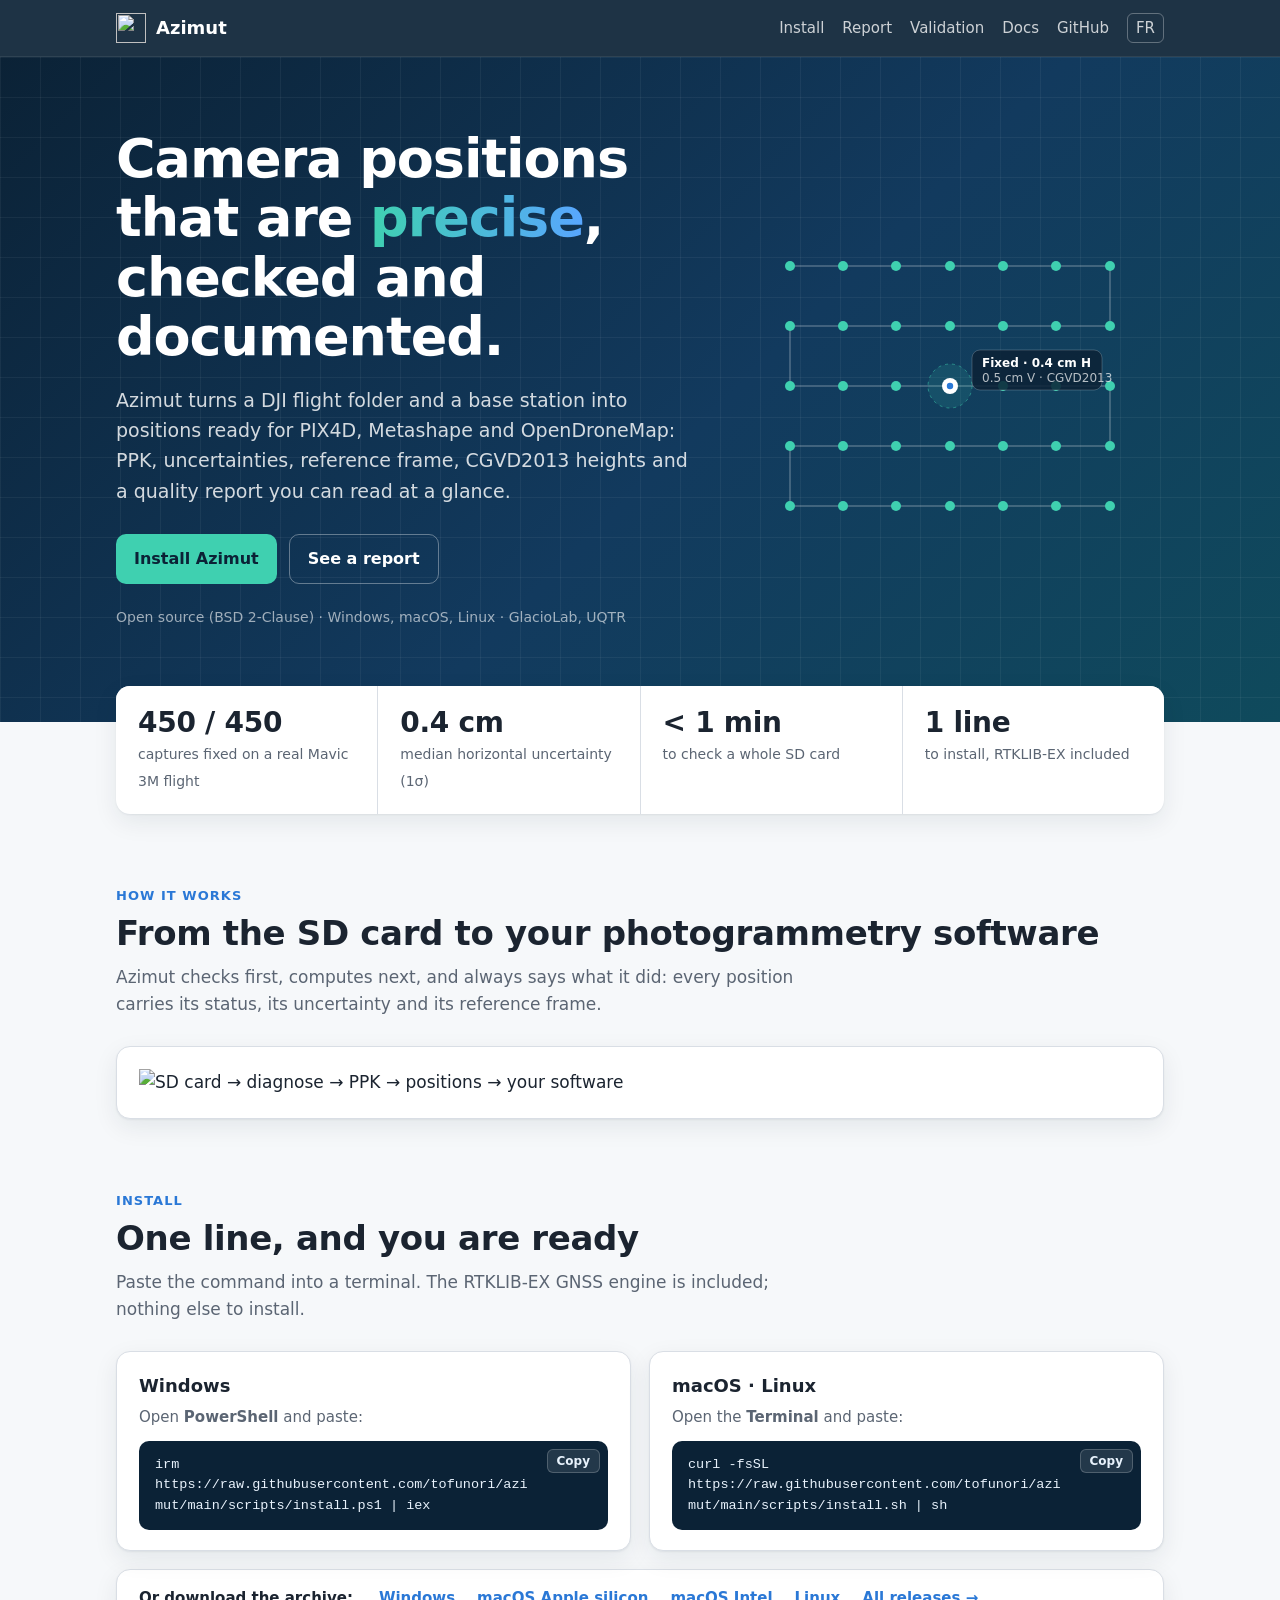
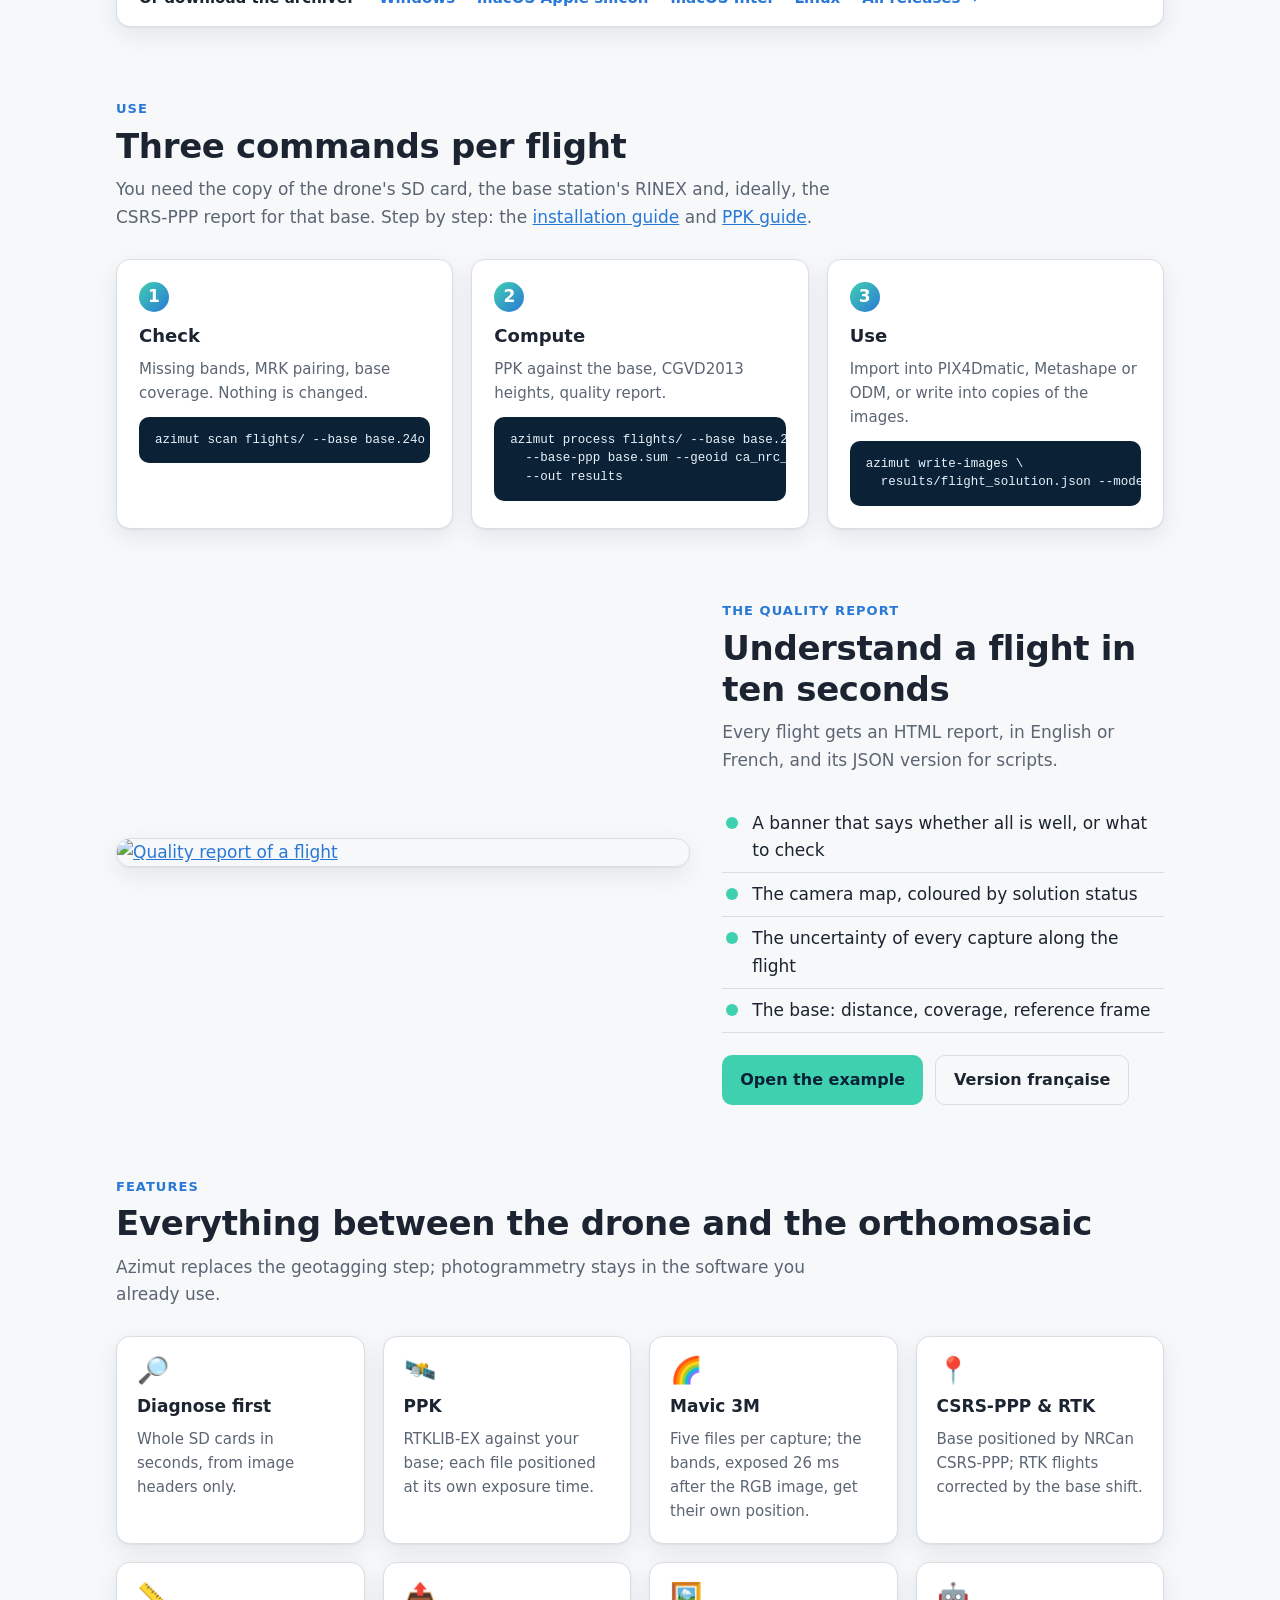
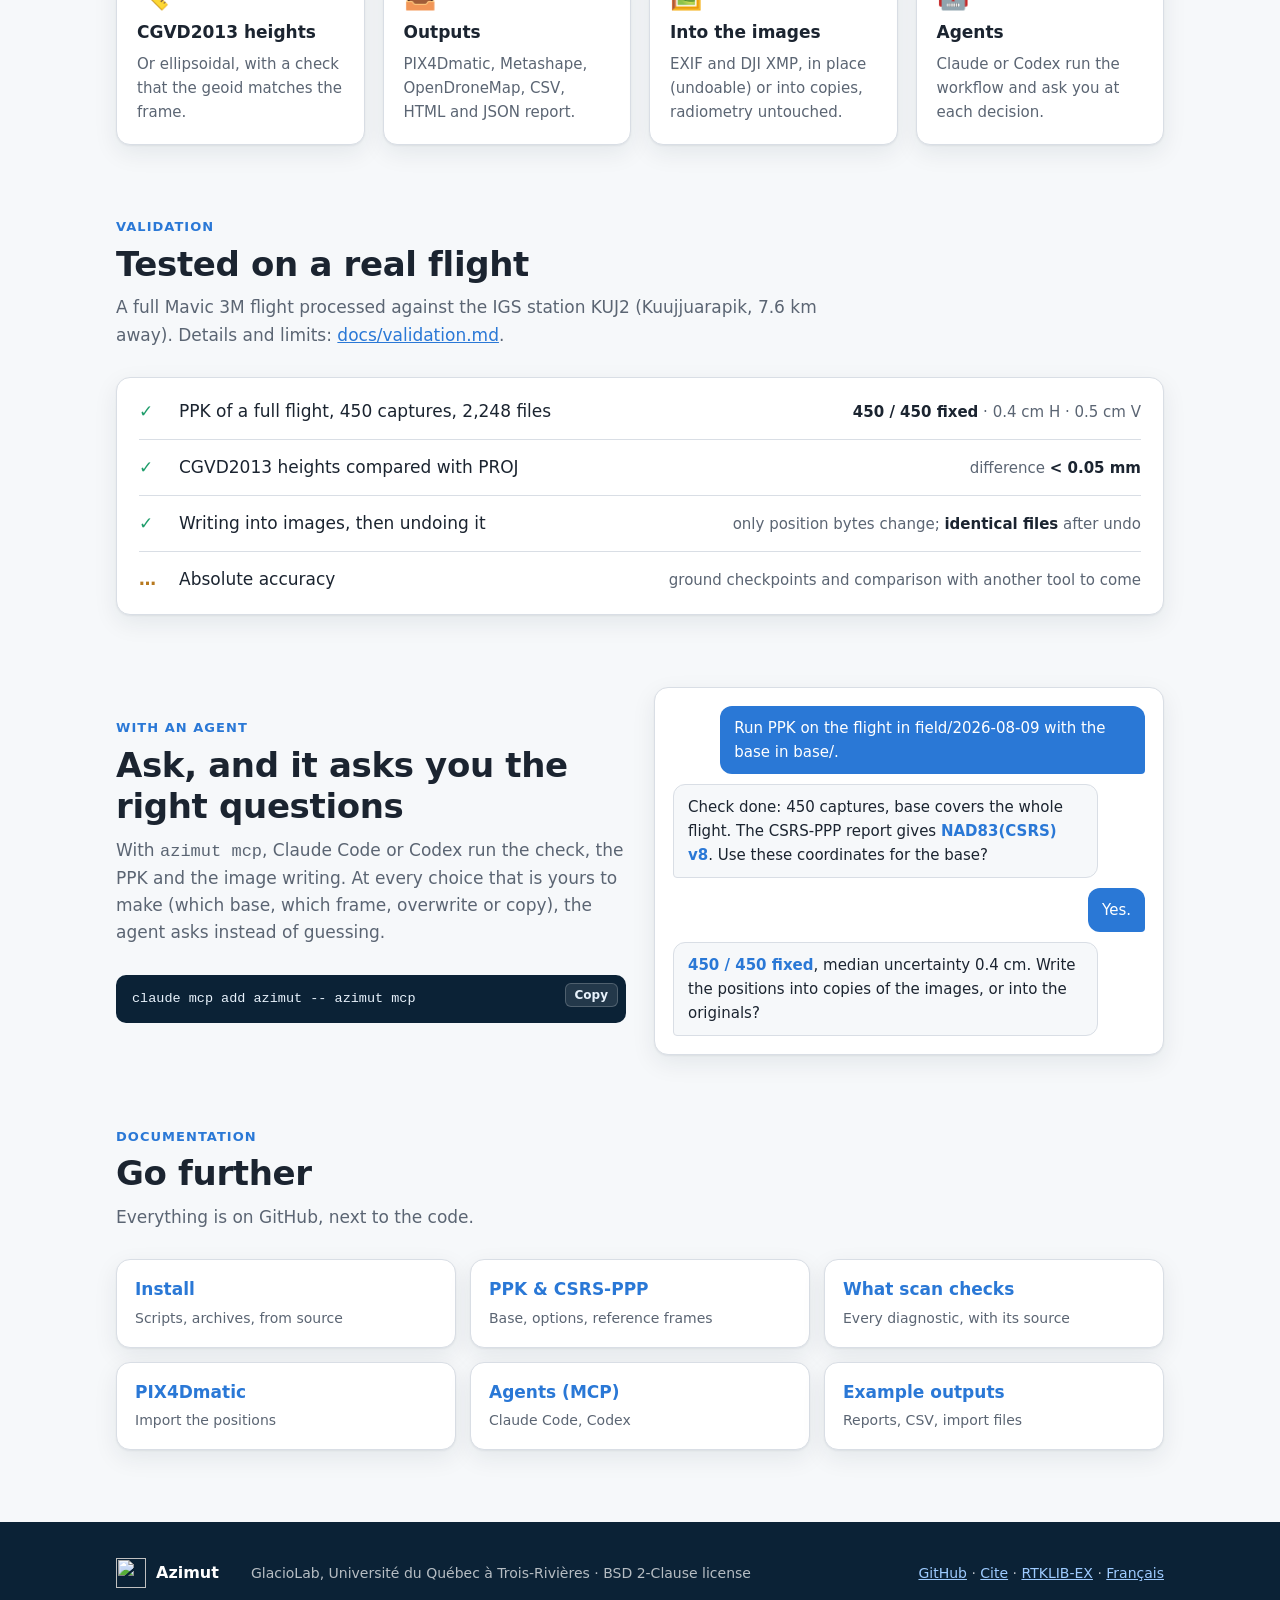
==== site/en/index.html @ 0f508fe5 "Add a project website on GitHub Pages A French home page with an English version, built from site/ w" ====
<!doctype html>
<html lang="en">
<head>
<meta charset="utf-8">
<meta name="viewport" content="width=device-width, initial-scale=1">
<title>Azimut · Open-source PPK for DJI drones</title>
<meta name="description" content="Azimut turns a DJI flight and a base station into precise camera positions for photogrammetry: diagnosis, PPK, uncertainties, CGVD2013 heights and a quality report. Open source, from the GlacioLab (UQTR).">
<meta property="og:title" content="Azimut · Open-source PPK for DJI drones">
<meta property="og:description" content="Precise, checked and documented camera positions from a DJI flight and a base station.">
<meta property="og:image" content="https://tofunori.github.io/azimut/img/social-preview.png">
<meta property="og:type" content="website">
<meta name="twitter:card" content="summary_large_image">
<link rel="alternate" hreflang="fr" href="../">
<link rel="icon" href="../img/logo.svg" type="image/svg+xml">
<link rel="stylesheet" href="../style.css">
</head>
<body>

<header class="top">
  <div class="wrap">
    <a class="brand" href="./"><img src="../img/logo.svg" alt="">Azimut</a>
    <nav>
      <a href="#install">Install</a>
      <a href="#report">Report</a>
      <a href="#validation">Validation</a>
      <a href="#docs">Docs</a>
      <a class="gh" href="https://github.com/tofunori/azimut">GitHub</a>
      <a class="lang" href="../" hreflang="fr" lang="fr">FR</a>
    </nav>
  </div>
</header>

<div class="hero">
  <div class="wrap">
    <div>
      <h1>Camera positions that are <span>precise</span>, checked and documented.</h1>
      <p class="lead">Azimut turns a DJI flight folder and a base station into positions ready for PIX4D, Metashape and OpenDroneMap: PPK, uncertainties, reference frame, CGVD2013 heights and a quality report you can read at a glance.</p>
      <div class="btns">
        <a class="btn primary" href="#install">Install Azimut</a>
        <a class="btn ghost" href="../exemples/report-en.html">See a report</a>
      </div>
      <p class="meta">Open source (BSD 2-Clause) · Windows, macOS, Linux · GlacioLab, UQTR</p>
    </div>
    <svg class="flight" viewBox="0 0 380 300" role="img" aria-label="Survey flight lines; each dot is a camera position">
      <g fill="none" stroke="#fff" stroke-opacity=".2" stroke-width="2">
        <path d="M30 30 H350 V90 H30 V150 H350 V210 H30 V270 H350"/>
      </g>
      <g fill="#3fd0b0">
        <circle cx="30" cy="30" r="5"/><circle cx="83" cy="30" r="5"/><circle cx="136" cy="30" r="5"/><circle cx="190" cy="30" r="5"/><circle cx="243" cy="30" r="5"/><circle cx="296" cy="30" r="5"/><circle cx="350" cy="30" r="5"/>
        <circle cx="30" cy="90" r="5"/><circle cx="83" cy="90" r="5"/><circle cx="136" cy="90" r="5"/><circle cx="190" cy="90" r="5"/><circle cx="243" cy="90" r="5"/><circle cx="296" cy="90" r="5"/><circle cx="350" cy="90" r="5"/>
        <circle cx="30" cy="150" r="5"/><circle cx="83" cy="150" r="5"/><circle cx="136" cy="150" r="5"/><circle cx="243" cy="150" r="5"/><circle cx="296" cy="150" r="5"/><circle cx="350" cy="150" r="5"/>
        <circle cx="30" cy="210" r="5"/><circle cx="83" cy="210" r="5"/><circle cx="136" cy="210" r="5"/><circle cx="190" cy="210" r="5"/><circle cx="243" cy="210" r="5"/><circle cx="296" cy="210" r="5"/><circle cx="350" cy="210" r="5"/>
        <circle cx="30" cy="270" r="5"/><circle cx="83" cy="270" r="5"/><circle cx="136" cy="270" r="5"/><circle cx="190" cy="270" r="5"/><circle cx="243" cy="270" r="5"/><circle cx="296" cy="270" r="5"/><circle cx="350" cy="270" r="5"/>
      </g>
      <circle cx="190" cy="150" r="22" fill="#3fd0b0" fill-opacity=".12" stroke="#3fd0b0" stroke-opacity=".5" stroke-dasharray="3 4"/>
      <circle cx="190" cy="150" r="8" fill="#fff"/>
      <circle cx="190" cy="150" r="3.2" fill="#2a78d6"/>
      <g font-family="system-ui, sans-serif" font-size="12" fill="#fff">
        <rect x="212" y="114" width="130" height="40" rx="8" fill="#0b2236" fill-opacity=".85" stroke="#fff" stroke-opacity=".2"/>
        <text x="222" y="131" font-weight="700">Fixed · 0.4 cm H</text>
        <text x="222" y="146" fill-opacity=".7">0.5 cm V · CGVD2013</text>
      </g>
    </svg>
  </div>
</div>

<div class="stats">
  <div class="wrap">
    <div class="grid">
      <div class="stat"><b>450 / 450</b><span>captures fixed on a real Mavic 3M flight</span></div>
      <div class="stat"><b>0.4 cm</b><span>median horizontal uncertainty (1σ)</span></div>
      <div class="stat"><b>&lt; 1 min</b><span>to check a whole SD card</span></div>
      <div class="stat"><b>1 line</b><span>to install, RTKLIB-EX included</span></div>
    </div>
  </div>
</div>

<main>

<section>
  <div class="wrap">
    <p class="kicker">How it works</p>
    <h2>From the SD card to your photogrammetry software</h2>
    <p class="sub">Azimut checks first, computes next, and always says what it did: every position carries its status, its uncertainty and its reference frame.</p>
    <div class="card pipeline"><img src="../img/pipeline.svg" alt="SD card → diagnose → PPK → positions → your software"></div>
  </div>
</section>

<section id="install">
  <div class="wrap">
    <p class="kicker">Install</p>
    <h2>One line, and you are ready</h2>
    <p class="sub">Paste the command into a terminal. The RTKLIB-EX GNSS engine is included; nothing else to install.</p>
    <div class="install">
      <div class="card os">
        <h3>Windows</h3>
        <p>Open <b>PowerShell</b> and paste:</p>
        <div class="cmd"><pre><code>irm https://raw.githubusercontent.com/tofunori/azimut/main/scripts/install.ps1 | iex</code></pre><button type="button" hidden>Copy</button></div>
      </div>
      <div class="card os">
        <h3>macOS · Linux</h3>
        <p>Open the <b>Terminal</b> and paste:</p>
        <div class="cmd"><pre><code>curl -fsSL https://raw.githubusercontent.com/tofunori/azimut/main/scripts/install.sh | sh</code></pre><button type="button" hidden>Copy</button></div>
      </div>
    </div>
    <div class="card downloads">
      <b>Or download the archive:</b>
      <a href="https://github.com/tofunori/azimut/releases/latest/download/azimut-x86_64-pc-windows-msvc.zip">Windows</a>
      <a href="https://github.com/tofunori/azimut/releases/latest/download/azimut-aarch64-apple-darwin.tar.gz">macOS Apple silicon</a>
      <a href="https://github.com/tofunori/azimut/releases/latest/download/azimut-x86_64-apple-darwin.tar.gz">macOS Intel</a>
      <a href="https://github.com/tofunori/azimut/releases/latest/download/azimut-x86_64-unknown-linux-gnu.tar.gz">Linux</a>
      <a href="https://github.com/tofunori/azimut/releases">All releases →</a>
    </div>
  </div>
</section>

<section>
  <div class="wrap">
    <p class="kicker">Use</p>
    <h2>Three commands per flight</h2>
    <p class="sub">You need the copy of the drone's SD card, the base station's RINEX and, ideally, the CSRS-PPP report for that base. Step by step: the <a href="https://github.com/tofunori/azimut/blob/main/docs/install.md">installation guide</a> and <a href="https://github.com/tofunori/azimut/blob/main/docs/ppk.md">PPK guide</a>.</p>
    <div class="steps">
      <div class="card step">
        <h3>Check</h3>
        <p>Missing bands, MRK pairing, base coverage. Nothing is changed.</p>
        <div class="cmd"><pre><code>azimut scan flights/ --base base.24o</code></pre></div>
      </div>
      <div class="card step">
        <h3>Compute</h3>
        <p>PPK against the base, CGVD2013 heights, quality report.</p>
        <div class="cmd"><pre><code>azimut process flights/ --base base.24o \
  --base-ppp base.sum --geoid ca_nrc_CGG2013an83.tif \
  --out results</code></pre></div>
      </div>
      <div class="card step">
        <h3>Use</h3>
        <p>Import into PIX4Dmatic, Metashape or ODM, or write into copies of the images.</p>
        <div class="cmd"><pre><code>azimut write-images \
  results/flight_solution.json --mode copy</code></pre></div>
      </div>
    </div>
  </div>
</section>

<section id="report">
  <div class="wrap report">
    <a class="shot" href="../exemples/report-en.html"><img src="../img/report-en.png" alt="Quality report of a flight" loading="lazy"></a>
    <div>
      <p class="kicker">The quality report</p>
      <h2>Understand a flight in ten seconds</h2>
      <p class="sub">Every flight gets an HTML report, in English or French, and its JSON version for scripts.</p>
      <ul>
        <li>A banner that says whether all is well, or what to check</li>
        <li>The camera map, coloured by solution status</li>
        <li>The uncertainty of every capture along the flight</li>
        <li>The base: distance, coverage, reference frame</li>
      </ul>
      <div class="btns">
        <a class="btn primary" href="../exemples/report-en.html">Open the example</a>
        <a class="btn ghost" href="../exemples/rapport-fr.html" hreflang="fr">Version française</a>
      </div>
    </div>
  </div>
</section>

<section>
  <div class="wrap">
    <p class="kicker">Features</p>
    <h2>Everything between the drone and the orthomosaic</h2>
    <p class="sub">Azimut replaces the geotagging step; photogrammetry stays in the software you already use.</p>
    <div class="features">
      <div class="card feature"><div class="ico">🔎</div><h3>Diagnose first</h3><p>Whole SD cards in seconds, from image headers only.</p></div>
      <div class="card feature"><div class="ico">🛰️</div><h3>PPK</h3><p>RTKLIB-EX against your base; each file positioned at its own exposure time.</p></div>
      <div class="card feature"><div class="ico">🌈</div><h3>Mavic 3M</h3><p>Five files per capture; the bands, exposed 26 ms after the RGB image, get their own position.</p></div>
      <div class="card feature"><div class="ico">📍</div><h3>CSRS-PPP &amp; RTK</h3><p>Base positioned by NRCan CSRS-PPP; RTK flights corrected by the base shift.</p></div>
      <div class="card feature"><div class="ico">📏</div><h3>CGVD2013 heights</h3><p>Or ellipsoidal, with a check that the geoid matches the frame.</p></div>
      <div class="card feature"><div class="ico">📤</div><h3>Outputs</h3><p>PIX4Dmatic, Metashape, OpenDroneMap, CSV, HTML and JSON report.</p></div>
      <div class="card feature"><div class="ico">🖼️</div><h3>Into the images</h3><p>EXIF and DJI XMP, in place (undoable) or into copies, radiometry untouched.</p></div>
      <div class="card feature"><div class="ico">🤖</div><h3>Agents</h3><p>Claude or Codex run the workflow and ask you at each decision.</p></div>
    </div>
  </div>
</section>

<section id="validation">
  <div class="wrap">
    <p class="kicker">Validation</p>
    <h2>Tested on a real flight</h2>
    <p class="sub">A full Mavic 3M flight processed against the IGS station KUJ2 (Kuujjuarapik, 7.6 km away). Details and limits: <a href="https://github.com/tofunori/azimut/blob/main/docs/validation.md">docs/validation.md</a>.</p>
    <div class="card checks">
      <div class="check"><span class="mark">✓</span><span class="what">PPK of a full flight, 450 captures, 2,248 files</span><span class="res"><b>450 / 450 fixed</b> · 0.4 cm H · 0.5 cm V</span></div>
      <div class="check"><span class="mark">✓</span><span class="what">CGVD2013 heights compared with PROJ</span><span class="res">difference <b>&lt; 0.05 mm</b></span></div>
      <div class="check"><span class="mark">✓</span><span class="what">Writing into images, then undoing it</span><span class="res">only position bytes change; <b>identical files</b> after undo</span></div>
      <div class="check todo"><span class="mark">…</span><span class="what">Absolute accuracy</span><span class="res">ground checkpoints and comparison with another tool to come</span></div>
    </div>
  </div>
</section>

<section>
  <div class="wrap agent">
    <div>
      <p class="kicker">With an agent</p>
      <h2>Ask, and it asks you the right questions</h2>
      <p class="sub">With <code>azimut mcp</code>, Claude Code or Codex run the check, the PPK and the image writing. At every choice that is yours to make (which base, which frame, overwrite or copy), the agent asks instead of guessing.</p>
      <div class="cmd"><pre><code>claude mcp add azimut -- azimut mcp</code></pre><button type="button" hidden>Copy</button></div>
    </div>
    <div class="card chat" aria-label="Example conversation">
      <div class="bubble user">Run PPK on the flight in field/2026-08-09 with the base in base/.</div>
      <div class="bubble bot">Check done: 450 captures, base covers the whole flight. The CSRS-PPP report gives <b>NAD83(CSRS) v8</b>. Use these coordinates for the base?</div>
      <div class="bubble user">Yes.</div>
      <div class="bubble bot"><b>450 / 450 fixed</b>, median uncertainty 0.4 cm. Write the positions into copies of the images, or into the originals?</div>
    </div>
  </div>
</section>

<section id="docs">
  <div class="wrap">
    <p class="kicker">Documentation</p>
    <h2>Go further</h2>
    <p class="sub">Everything is on GitHub, next to the code.</p>
    <div class="docs">
      <a class="card" href="https://github.com/tofunori/azimut/blob/main/docs/install.md"><b>Install</b><span>Scripts, archives, from source</span></a>
      <a class="card" href="https://github.com/tofunori/azimut/blob/main/docs/ppk.md"><b>PPK &amp; CSRS-PPP</b><span>Base, options, reference frames</span></a>
      <a class="card" href="https://github.com/tofunori/azimut/blob/main/docs/scan.md"><b>What scan checks</b><span>Every diagnostic, with its source</span></a>
      <a class="card" href="https://github.com/tofunori/azimut/blob/main/docs/pix4dmatic.md"><b>PIX4Dmatic</b><span>Import the positions</span></a>
      <a class="card" href="https://github.com/tofunori/azimut/blob/main/docs/mcp.md"><b>Agents (MCP)</b><span>Claude Code, Codex</span></a>
      <a class="card" href="https://github.com/tofunori/azimut/tree/main/examples"><b>Example outputs</b><span>Reports, CSV, import files</span></a>
    </div>
  </div>
</section>

</main>

<footer>
  <div class="wrap">
    <a class="brand" href="./"><img src="../img/logo.svg" alt="" width="24" height="24">Azimut</a>
    <span>GlacioLab, Université du Québec à Trois-Rivières · BSD 2-Clause license</span>
    <span class="right"><a href="https://github.com/tofunori/azimut">GitHub</a> · <a href="https://github.com/tofunori/azimut/blob/main/CITATION.cff">Cite</a> · <a href="https://github.com/rtklibexplorer/RTKLIB">RTKLIB-EX</a> · <a href="../" hreflang="fr">Français</a></span>
  </div>
</footer>

<script src="../copy.js" defer></script>
</body>
</html>
---- site/style.css ----
/* Azimut site: one stylesheet for the French (/) and English (/en/) pages. */
:root {
  --navy-900: #0b2236;
  --navy-700: #123a5e;
  --teal: #3fd0b0;
  --blue: #2a78d6;
  --bg: #f6f8fa;
  --surface: #ffffff;
  --text: #1b2430;
  --muted: #5b6573;
  --line: #d9dee5;
  --code-bg: #0b2236;
  --code-text: #e8f2fc;
  --good: #1f9d6b;
  --pending: #b7791f;
  --shadow: 0 1px 2px rgba(11, 34, 54, .06), 0 8px 24px rgba(11, 34, 54, .08);
}
@media (prefers-color-scheme: dark) {
  :root:not([data-theme="light"]) {
    --bg: #0d1520;
    --surface: #142131;
    --text: #e6edf3;
    --muted: #9aa4b1;
    --line: #26364a;
    --code-bg: #08121d;
    --good: #3fd0b0;
    --pending: #e3b341;
    --shadow: 0 1px 2px rgba(0, 0, 0, .3), 0 8px 24px rgba(0, 0, 0, .3);
  }
}
:root[data-theme="dark"] {
  --bg: #0d1520;
  --surface: #142131;
  --text: #e6edf3;
  --muted: #9aa4b1;
  --line: #26364a;
  --code-bg: #08121d;
  --good: #3fd0b0;
  --pending: #e3b341;
  --shadow: 0 1px 2px rgba(0, 0, 0, .3), 0 8px 24px rgba(0, 0, 0, .3);
}

* { box-sizing: border-box; }
html { scroll-behavior: smooth; }
body {
  margin: 0;
  background: var(--bg);
  color: var(--text);
  font: 17px/1.6 system-ui, -apple-system, "Segoe UI", Roboto, Helvetica, Arial, sans-serif;
  -webkit-font-smoothing: antialiased;
}
a { color: var(--blue); }
img { max-width: 100%; display: block; }
code, pre { font-family: ui-monospace, SFMono-Regular, Menlo, Consolas, monospace; }
.wrap { max-width: 1080px; margin: 0 auto; padding: 0 16px; }
/* Grid items may shrink below their content, so long commands scroll inside their box. */
.hero .wrap > *, .install > *, .steps > *, .report > *, .features > *, .agent > *, .docs > * { min-width: 0; }

/* Top bar */
.top {
  position: sticky; top: 0; z-index: 10;
  background: rgba(11, 34, 54, .92);
  backdrop-filter: blur(8px);
  border-bottom: 1px solid rgba(255, 255, 255, .08);
}
.top .wrap { display: flex; align-items: center; gap: 20px; height: 56px; }
.brand { display: flex; align-items: center; gap: 10px; color: #fff; text-decoration: none; font-weight: 700; font-size: 18px; }
.brand img { width: 30px; height: 30px; }
.top nav { display: flex; gap: 18px; margin-left: auto; align-items: center; }
.top nav a { color: rgba(255, 255, 255, .78); text-decoration: none; font-size: 15px; }
.top nav a:hover { color: #fff; }
.top nav .lang { border: 1px solid rgba(255, 255, 255, .3); border-radius: 6px; padding: 2px 8px; }
@media (max-width: 720px) { .top nav a:not(.lang):not(.gh) { display: none; } }

/* Hero */
.hero {
  position: relative; overflow: hidden; color: #fff;
  background:
    linear-gradient(rgba(255,255,255,.05) 1px, transparent 1px) 0 0 / 40px 40px,
    linear-gradient(90deg, rgba(255,255,255,.05) 1px, transparent 1px) 0 0 / 40px 40px,
    linear-gradient(135deg, var(--navy-900), var(--navy-700) 55%, #0f4a5c);
}
.hero .wrap { position: relative; display: grid; grid-template-columns: 1.15fr .85fr; gap: 40px; align-items: center; padding-top: 72px; padding-bottom: 80px; }
.hero h1 { font-size: clamp(34px, 5vw, 54px); line-height: 1.1; margin: 0 0 18px; letter-spacing: -.02em; }
.hero h1 span { background: linear-gradient(90deg, var(--teal), #58a6ff); -webkit-background-clip: text; background-clip: text; color: transparent; }
.hero p.lead { font-size: 19px; color: rgba(255, 255, 255, .82); margin: 0 0 28px; max-width: 34em; }
.hero .flight { width: 100%; max-width: 380px; justify-self: center; }
@media (max-width: 860px) { .hero .wrap { grid-template-columns: 1fr; padding-top: 48px; } .hero .flight { display: none; } }

.btns { display: flex; flex-wrap: wrap; gap: 12px; }
.btn {
  display: inline-flex; align-items: center; gap: 8px;
  padding: 11px 18px; border-radius: 10px; font-weight: 600; font-size: 16px;
  text-decoration: none; transition: transform .15s, background .15s;
}
.btn:hover { transform: translateY(-1px); }
.btn.primary { background: var(--teal); color: var(--navy-900); }
.btn.primary:hover { background: #5be0c2; }
.btn.ghost { color: #fff; border: 1px solid rgba(255, 255, 255, .35); }
.btn.ghost:hover { background: rgba(255, 255, 255, .08); }
.hero .meta { margin-top: 22px; font-size: 14px; color: rgba(255, 255, 255, .6); }

/* Stat strip */
.stats { margin-top: -36px; position: relative; z-index: 2; }
.stats .grid { display: grid; grid-template-columns: repeat(4, 1fr); gap: 1px; background: var(--line); border-radius: 14px; overflow: hidden; box-shadow: var(--shadow); }
.stat { background: var(--surface); padding: 20px 22px; }
.stat b { display: block; font-size: 28px; line-height: 1.2; color: var(--text); letter-spacing: -.01em; }
.stat span { color: var(--muted); font-size: 14px; }
@media (max-width: 760px) { .stats .grid { grid-template-columns: repeat(2, 1fr); } }

/* Sections */
section { padding: 72px 0 0; }
section:last-of-type { padding-bottom: 72px; }
h2 { font-size: clamp(26px, 3.4vw, 34px); line-height: 1.2; margin: 0 0 10px; letter-spacing: -.01em; }
.kicker { color: var(--blue); font-weight: 700; font-size: 13px; letter-spacing: .08em; text-transform: uppercase; margin: 0 0 6px; }
.sub { color: var(--muted); margin: 0 0 28px; max-width: 42em; }

.card { background: var(--surface); border: 1px solid var(--line); border-radius: 14px; box-shadow: var(--shadow); }
.pipeline { padding: 22px; }
.pipeline { overflow-x: auto; }
.pipeline img { min-width: 640px; }

/* Install */
.install { display: grid; grid-template-columns: 1fr 1fr; gap: 18px; }
@media (max-width: 760px) { .install { grid-template-columns: 1fr; } }
.os { padding: 20px 22px; }
.os h3 { margin: 0 0 4px; font-size: 18px; display: flex; align-items: center; gap: 8px; }
.os p { margin: 0 0 12px; color: var(--muted); font-size: 15px; }
.cmd { position: relative; }
.cmd pre {
  margin: 0; padding: 14px 16px; padding-right: 76px;
  background: var(--code-bg); color: var(--code-text);
  border-radius: 10px; font-size: 13.5px; line-height: 1.5;
  overflow-x: auto; white-space: pre;
}
.cmd button {
  position: absolute; top: 8px; right: 8px;
  font: 600 12px system-ui, sans-serif; color: var(--code-text);
  background: rgba(255, 255, 255, .1); border: 1px solid rgba(255, 255, 255, .2);
  border-radius: 6px; padding: 4px 9px; cursor: pointer;
}
.cmd button:hover { background: rgba(255, 255, 255, .18); }
.os .cmd pre { white-space: pre-wrap; overflow-wrap: anywhere; }
.downloads { margin-top: 18px; padding: 16px 22px; display: flex; flex-wrap: wrap; gap: 10px 22px; align-items: center; font-size: 15px; }
.downloads b { margin-right: 4px; }
.downloads a { text-decoration: none; font-weight: 600; }

/* Steps */
.steps { display: grid; grid-template-columns: repeat(3, 1fr); gap: 18px; counter-reset: step; }
@media (max-width: 860px) { .steps { grid-template-columns: 1fr; } }
.step { padding: 22px; }
.step::before {
  counter-increment: step; content: counter(step);
  display: inline-grid; place-items: center; width: 30px; height: 30px; border-radius: 50%;
  background: linear-gradient(135deg, var(--teal), var(--blue)); color: #fff; font-weight: 700; margin-bottom: 10px;
}
.step h3 { margin: 0 0 6px; font-size: 18px; }
.step p { margin: 0 0 12px; color: var(--muted); font-size: 15px; }
.step .cmd pre { font-size: 12.5px; padding-right: 16px; }

/* Report showcase */
.report { display: grid; grid-template-columns: 1.3fr 1fr; gap: 32px; align-items: center; }
@media (max-width: 860px) { .report { grid-template-columns: 1fr; } }
.report a.shot { display: block; border-radius: 14px; overflow: hidden; border: 1px solid var(--line); box-shadow: var(--shadow); transition: transform .2s; }
.report a.shot:hover { transform: translateY(-2px); }
.report ul { padding: 0; margin: 0 0 22px; list-style: none; }
.report li { padding: 8px 0 8px 30px; position: relative; border-bottom: 1px solid var(--line); }
.report li::before { content: ""; position: absolute; left: 4px; top: 15px; width: 12px; height: 12px; border-radius: 50%; background: var(--teal); }
.report .btn.primary { color: var(--navy-900); }
.report .btn.ghost { color: var(--text); border-color: var(--line); }

/* Features */
.features { display: grid; grid-template-columns: repeat(4, 1fr); gap: 18px; }
@media (max-width: 960px) { .features { grid-template-columns: repeat(2, 1fr); } }
@media (max-width: 520px) { .features { grid-template-columns: 1fr; } }
.feature { padding: 20px; }
.feature .ico { font-size: 26px; line-height: 1; margin-bottom: 10px; }
.feature h3 { margin: 0 0 6px; font-size: 17px; }
.feature p { margin: 0; color: var(--muted); font-size: 15px; }

/* Validation */
.checks { padding: 6px 22px; }
.check { display: grid; grid-template-columns: 28px 1fr auto; gap: 12px; align-items: baseline; padding: 14px 0; border-bottom: 1px solid var(--line); }
.check:last-child { border-bottom: 0; }
.check .mark { font-weight: 700; color: var(--good); }
.check.todo .mark { color: var(--pending); }
.check .what { color: var(--text); }
.check .res { color: var(--muted); text-align: right; font-size: 15px; }
.check .res b { color: var(--text); }
@media (max-width: 640px) { .check { grid-template-columns: 24px 1fr; } .check .res { grid-column: 2; text-align: left; } }

/* Agent */
.agent { display: grid; grid-template-columns: 1fr 1fr; gap: 28px; align-items: center; }
@media (max-width: 860px) { .agent { grid-template-columns: 1fr; } }
.chat { padding: 18px; display: grid; gap: 10px; font-size: 15px; }
.bubble { padding: 10px 14px; border-radius: 12px; max-width: 90%; }
.bubble.user { justify-self: end; background: var(--blue); color: #fff; border-bottom-right-radius: 4px; }
.bubble.bot { background: var(--bg); border: 1px solid var(--line); border-bottom-left-radius: 4px; }
.bubble.bot b { color: var(--blue); }

/* Docs */
.docs { display: grid; grid-template-columns: repeat(3, 1fr); gap: 14px; }
@media (max-width: 760px) { .docs { grid-template-columns: 1fr; } }
.docs a { padding: 16px 18px; text-decoration: none; color: var(--text); transition: border-color .15s; }
.docs a:hover { border-color: var(--blue); }
.docs a b { display: block; color: var(--blue); }
.docs a span { color: var(--muted); font-size: 14px; }

/* Footer */
footer { background: var(--navy-900); color: rgba(255, 255, 255, .7); padding: 36px 0; font-size: 14px; }
footer .wrap { display: flex; flex-wrap: wrap; gap: 14px 32px; align-items: center; }
footer a { color: #9ecbff; }
footer .brand { font-size: 16px; }
footer .right { margin-left: auto; }
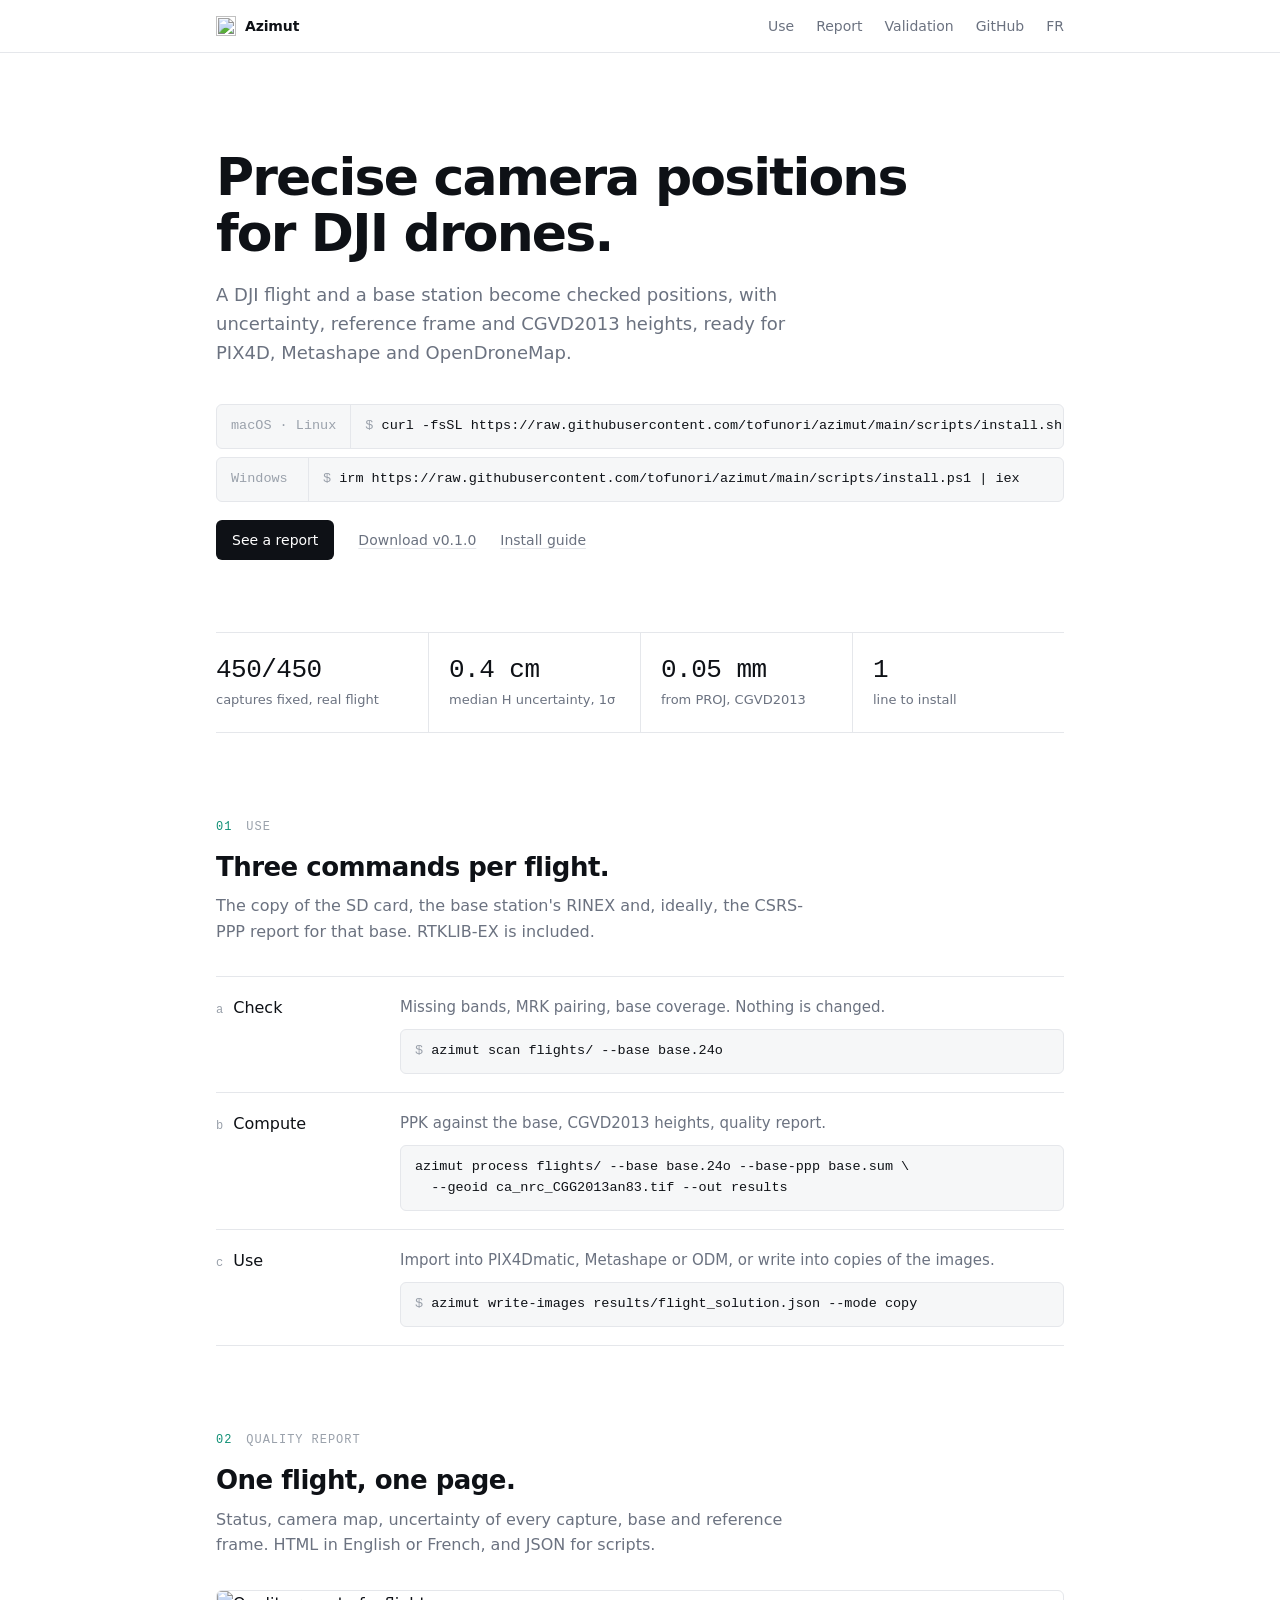
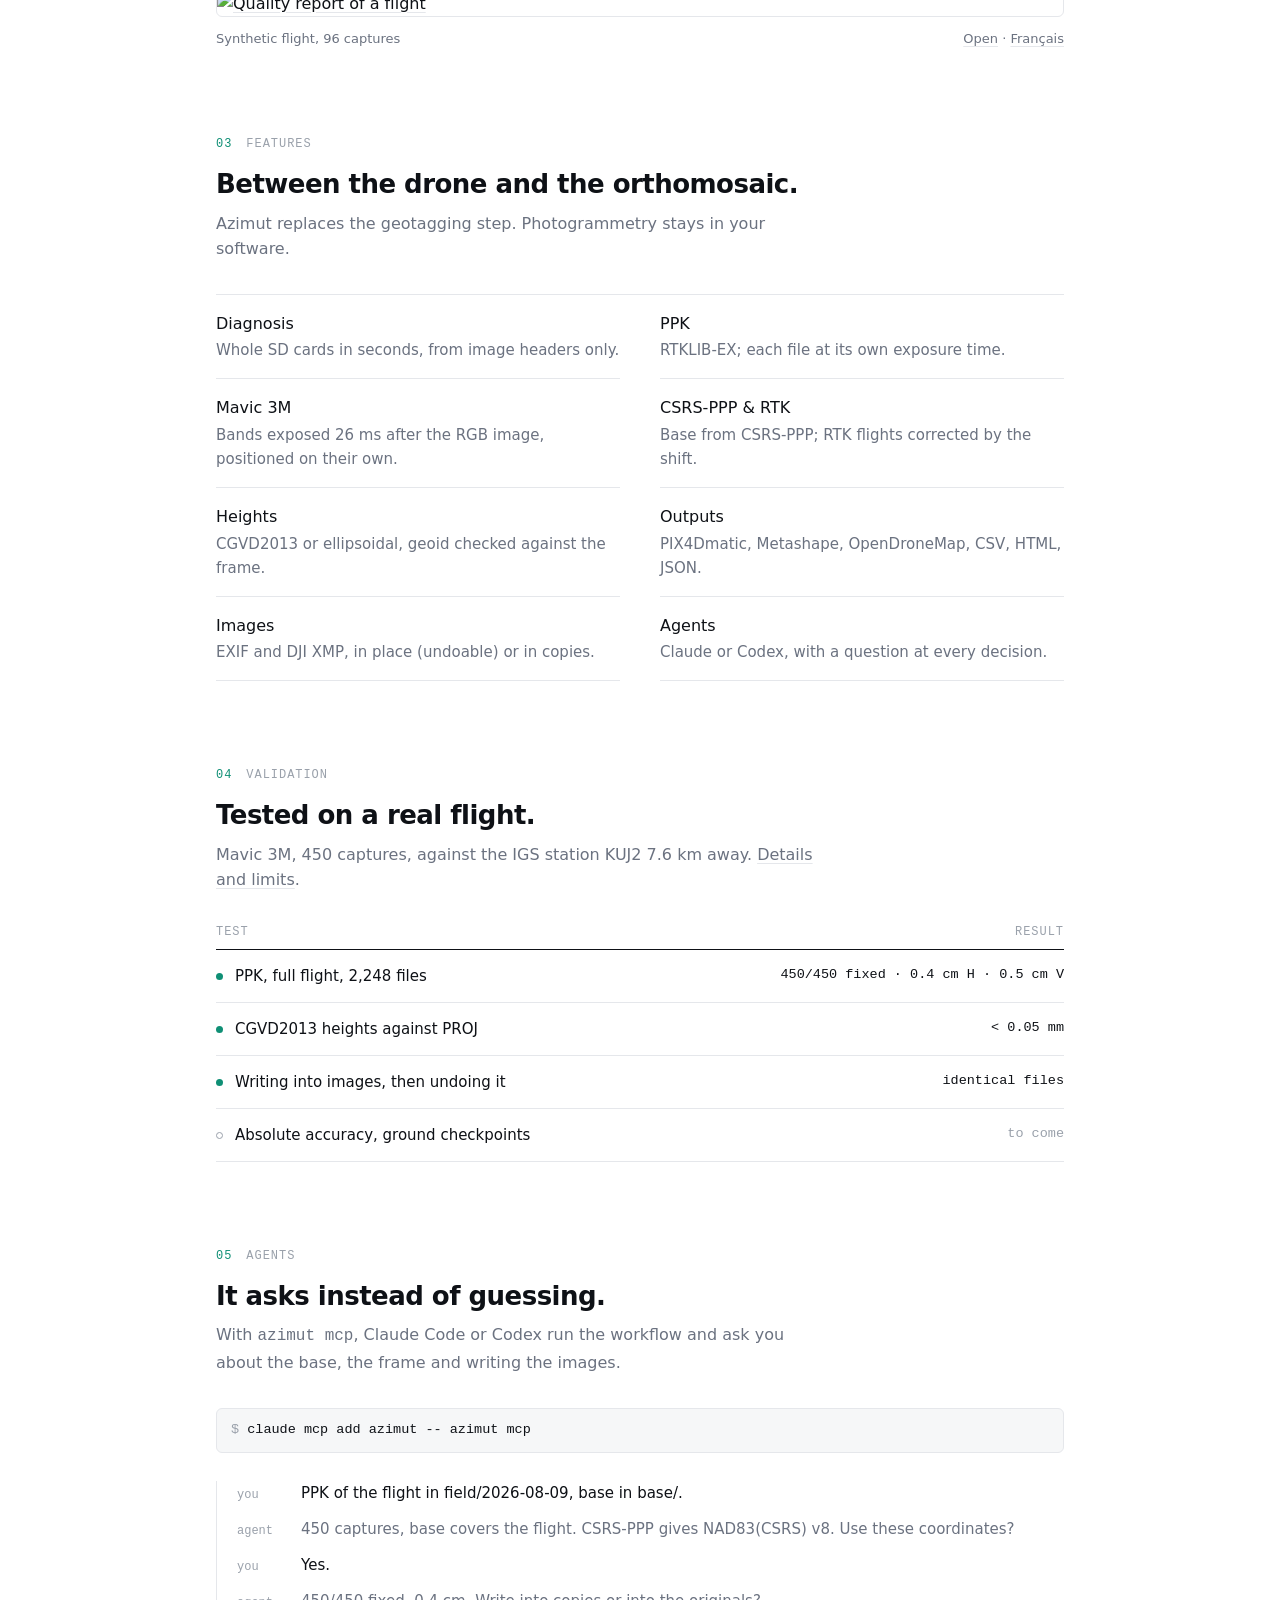
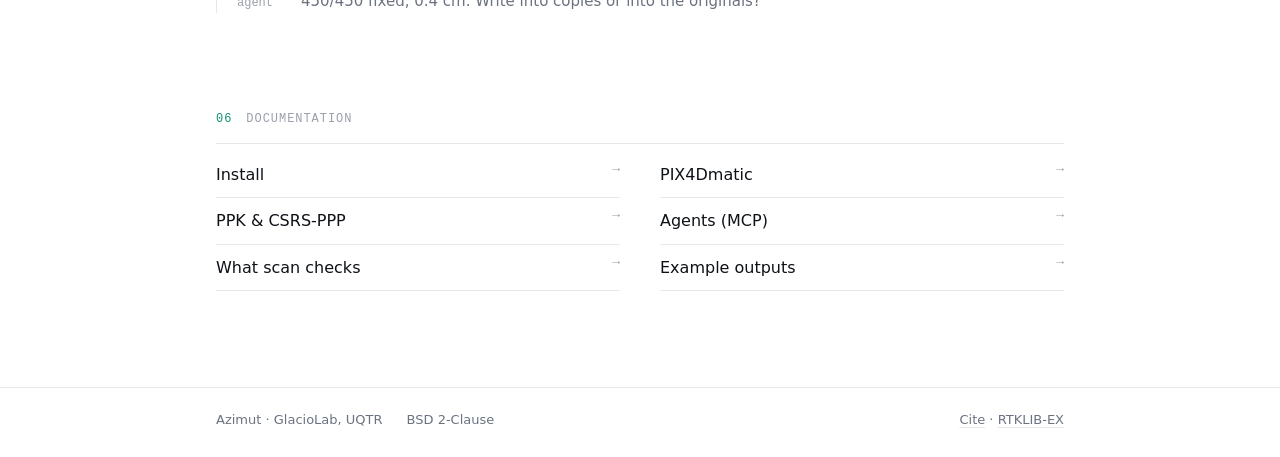
==== commit b6ca27c4: "Restyle the website: square, minimal Hairline rules, a single accent colour, monospace for figures a" ====
--- a/site/en/index.html
+++ b/site/en/index.html
@@ -16,215 +16,127 @@
 </head>
 <body>
 
-<header class="top">
+<header>
   <div class="wrap">
     <a class="brand" href="./"><img src="../img/logo.svg" alt="">Azimut</a>
     <nav>
-      <a href="#install">Install</a>
-      <a href="#report">Report</a>
-      <a href="#validation">Validation</a>
-      <a href="#docs">Docs</a>
-      <a class="gh" href="https://github.com/tofunori/azimut">GitHub</a>
-      <a class="lang" href="../" hreflang="fr" lang="fr">FR</a>
+      <a class="opt" href="#use">Use</a>
+      <a class="opt" href="#report">Report</a>
+      <a class="opt" href="#validation">Validation</a>
+      <a href="https://github.com/tofunori/azimut">GitHub</a>
+      <a href="../" hreflang="fr" lang="fr">FR</a>
     </nav>
   </div>
 </header>
 
+<main class="wrap">
+
 <div class="hero">
-  <div class="wrap">
-    <div>
-      <h1>Camera positions that are <span>precise</span>, checked and documented.</h1>
-      <p class="lead">Azimut turns a DJI flight folder and a base station into positions ready for PIX4D, Metashape and OpenDroneMap: PPK, uncertainties, reference frame, CGVD2013 heights and a quality report you can read at a glance.</p>
-      <div class="btns">
-        <a class="btn primary" href="#install">Install Azimut</a>
-        <a class="btn ghost" href="../exemples/report-en.html">See a report</a>
-      </div>
-      <p class="meta">Open source (BSD 2-Clause) · Windows, macOS, Linux · GlacioLab, UQTR</p>
-    </div>
-    <svg class="flight" viewBox="0 0 380 300" role="img" aria-label="Survey flight lines; each dot is a camera position">
-      <g fill="none" stroke="#fff" stroke-opacity=".2" stroke-width="2">
-        <path d="M30 30 H350 V90 H30 V150 H350 V210 H30 V270 H350"/>
-      </g>
-      <g fill="#3fd0b0">
-        <circle cx="30" cy="30" r="5"/><circle cx="83" cy="30" r="5"/><circle cx="136" cy="30" r="5"/><circle cx="190" cy="30" r="5"/><circle cx="243" cy="30" r="5"/><circle cx="296" cy="30" r="5"/><circle cx="350" cy="30" r="5"/>
-        <circle cx="30" cy="90" r="5"/><circle cx="83" cy="90" r="5"/><circle cx="136" cy="90" r="5"/><circle cx="190" cy="90" r="5"/><circle cx="243" cy="90" r="5"/><circle cx="296" cy="90" r="5"/><circle cx="350" cy="90" r="5"/>
-        <circle cx="30" cy="150" r="5"/><circle cx="83" cy="150" r="5"/><circle cx="136" cy="150" r="5"/><circle cx="243" cy="150" r="5"/><circle cx="296" cy="150" r="5"/><circle cx="350" cy="150" r="5"/>
-        <circle cx="30" cy="210" r="5"/><circle cx="83" cy="210" r="5"/><circle cx="136" cy="210" r="5"/><circle cx="190" cy="210" r="5"/><circle cx="243" cy="210" r="5"/><circle cx="296" cy="210" r="5"/><circle cx="350" cy="210" r="5"/>
-        <circle cx="30" cy="270" r="5"/><circle cx="83" cy="270" r="5"/><circle cx="136" cy="270" r="5"/><circle cx="190" cy="270" r="5"/><circle cx="243" cy="270" r="5"/><circle cx="296" cy="270" r="5"/><circle cx="350" cy="270" r="5"/>
-      </g>
-      <circle cx="190" cy="150" r="22" fill="#3fd0b0" fill-opacity=".12" stroke="#3fd0b0" stroke-opacity=".5" stroke-dasharray="3 4"/>
-      <circle cx="190" cy="150" r="8" fill="#fff"/>
-      <circle cx="190" cy="150" r="3.2" fill="#2a78d6"/>
-      <g font-family="system-ui, sans-serif" font-size="12" fill="#fff">
-        <rect x="212" y="114" width="130" height="40" rx="8" fill="#0b2236" fill-opacity=".85" stroke="#fff" stroke-opacity=".2"/>
-        <text x="222" y="131" font-weight="700">Fixed · 0.4 cm H</text>
-        <text x="222" y="146" fill-opacity=".7">0.5 cm V · CGVD2013</text>
-      </g>
-    </svg>
+  <h1>Precise camera positions for DJI drones.</h1>
+  <p>A DJI flight and a base station become checked positions, with uncertainty, reference frame and CGVD2013 heights, ready for PIX4D, Metashape and OpenDroneMap.</p>
+  <div class="cmd"><span class="os">macOS · Linux</span><code>curl -fsSL https://raw.githubusercontent.com/tofunori/azimut/main/scripts/install.sh | sh</code></div>
+  <div class="cmd"><span class="os">Windows</span><code>irm https://raw.githubusercontent.com/tofunori/azimut/main/scripts/install.ps1 | iex</code></div>
+  <div class="cta">
+    <a class="primary" href="../exemples/report-en.html">See a report</a>
+    <a class="secondary" href="https://github.com/tofunori/azimut/releases/latest">Download v0.1.0</a>
+    <a class="secondary" href="https://github.com/tofunori/azimut/blob/main/docs/install.md">Install guide</a>
   </div>
 </div>
 
-<div class="stats">
-  <div class="wrap">
-    <div class="grid">
-      <div class="stat"><b>450 / 450</b><span>captures fixed on a real Mavic 3M flight</span></div>
-      <div class="stat"><b>0.4 cm</b><span>median horizontal uncertainty (1σ)</span></div>
-      <div class="stat"><b>&lt; 1 min</b><span>to check a whole SD card</span></div>
-      <div class="stat"><b>1 line</b><span>to install, RTKLIB-EX included</span></div>
-    </div>
-  </div>
+<div class="figures">
+  <div><b>450/450</b><span>captures fixed, real flight</span></div>
+  <div><b>0.4 cm</b><span>median H uncertainty, 1σ</span></div>
+  <div><b>0.05 mm</b><span>from PROJ, CGVD2013</span></div>
+  <div><b>1</b><span>line to install</span></div>
 </div>
 
-<main>
-
-<section>
-  <div class="wrap">
-    <p class="kicker">How it works</p>
-    <h2>From the SD card to your photogrammetry software</h2>
-    <p class="sub">Azimut checks first, computes next, and always says what it did: every position carries its status, its uncertainty and its reference frame.</p>
-    <div class="card pipeline"><img src="../img/pipeline.svg" alt="SD card → diagnose → PPK → positions → your software"></div>
-  </div>
-</section>
-
-<section id="install">
-  <div class="wrap">
-    <p class="kicker">Install</p>
-    <h2>One line, and you are ready</h2>
-    <p class="sub">Paste the command into a terminal. The RTKLIB-EX GNSS engine is included; nothing else to install.</p>
-    <div class="install">
-      <div class="card os">
-        <h3>Windows</h3>
-        <p>Open <b>PowerShell</b> and paste:</p>
-        <div class="cmd"><pre><code>irm https://raw.githubusercontent.com/tofunori/azimut/main/scripts/install.ps1 | iex</code></pre><button type="button" hidden>Copy</button></div>
-      </div>
-      <div class="card os">
-        <h3>macOS · Linux</h3>
-        <p>Open the <b>Terminal</b> and paste:</p>
-        <div class="cmd"><pre><code>curl -fsSL https://raw.githubusercontent.com/tofunori/azimut/main/scripts/install.sh | sh</code></pre><button type="button" hidden>Copy</button></div>
-      </div>
+<section id="use">
+  <p class="label"><b>01</b>Use</p>
+  <h2>Three commands per flight.</h2>
+  <p class="lede">The copy of the SD card, the base station's RINEX and, ideally, the CSRS-PPP report for that base. RTKLIB-EX is included.</p>
+  <div class="rows">
+    <div class="row">
+      <div><span class="num">a</span>Check</div>
+      <div><p>Missing bands, MRK pairing, base coverage. Nothing is changed.</p>
+        <div class="cmd"><code>azimut scan flights/ --base base.24o</code></div></div>
     </div>
-    <div class="card downloads">
-      <b>Or download the archive:</b>
-      <a href="https://github.com/tofunori/azimut/releases/latest/download/azimut-x86_64-pc-windows-msvc.zip">Windows</a>
-      <a href="https://github.com/tofunori/azimut/releases/latest/download/azimut-aarch64-apple-darwin.tar.gz">macOS Apple silicon</a>
-      <a href="https://github.com/tofunori/azimut/releases/latest/download/azimut-x86_64-apple-darwin.tar.gz">macOS Intel</a>
-      <a href="https://github.com/tofunori/azimut/releases/latest/download/azimut-x86_64-unknown-linux-gnu.tar.gz">Linux</a>
-      <a href="https://github.com/tofunori/azimut/releases">All releases →</a>
+    <div class="row">
+      <div><span class="num">b</span>Compute</div>
+      <div><p>PPK against the base, CGVD2013 heights, quality report.</p>
+        <div class="cmd block"><code>azimut process flights/ --base base.24o --base-ppp base.sum \
+  --geoid ca_nrc_CGG2013an83.tif --out results</code></div></div>
     </div>
-  </div>
-</section>
-
-<section>
-  <div class="wrap">
-    <p class="kicker">Use</p>
-    <h2>Three commands per flight</h2>
-    <p class="sub">You need the copy of the drone's SD card, the base station's RINEX and, ideally, the CSRS-PPP report for that base. Step by step: the <a href="https://github.com/tofunori/azimut/blob/main/docs/install.md">installation guide</a> and <a href="https://github.com/tofunori/azimut/blob/main/docs/ppk.md">PPK guide</a>.</p>
-    <div class="steps">
-      <div class="card step">
-        <h3>Check</h3>
-        <p>Missing bands, MRK pairing, base coverage. Nothing is changed.</p>
-        <div class="cmd"><pre><code>azimut scan flights/ --base base.24o</code></pre></div>
-      </div>
-      <div class="card step">
-        <h3>Compute</h3>
-        <p>PPK against the base, CGVD2013 heights, quality report.</p>
-        <div class="cmd"><pre><code>azimut process flights/ --base base.24o \
-  --base-ppp base.sum --geoid ca_nrc_CGG2013an83.tif \
-  --out results</code></pre></div>
-      </div>
-      <div class="card step">
-        <h3>Use</h3>
-        <p>Import into PIX4Dmatic, Metashape or ODM, or write into copies of the images.</p>
-        <div class="cmd"><pre><code>azimut write-images \
-  results/flight_solution.json --mode copy</code></pre></div>
-      </div>
+    <div class="row">
+      <div><span class="num">c</span>Use</div>
+      <div><p>Import into PIX4Dmatic, Metashape or ODM, or write into copies of the images.</p>
+        <div class="cmd"><code>azimut write-images results/flight_solution.json --mode copy</code></div></div>
     </div>
   </div>
 </section>
 
 <section id="report">
-  <div class="wrap report">
-    <a class="shot" href="../exemples/report-en.html"><img src="../img/report-en.png" alt="Quality report of a flight" loading="lazy"></a>
-    <div>
-      <p class="kicker">The quality report</p>
-      <h2>Understand a flight in ten seconds</h2>
-      <p class="sub">Every flight gets an HTML report, in English or French, and its JSON version for scripts.</p>
-      <ul>
-        <li>A banner that says whether all is well, or what to check</li>
-        <li>The camera map, coloured by solution status</li>
-        <li>The uncertainty of every capture along the flight</li>
-        <li>The base: distance, coverage, reference frame</li>
-      </ul>
-      <div class="btns">
-        <a class="btn primary" href="../exemples/report-en.html">Open the example</a>
-        <a class="btn ghost" href="../exemples/rapport-fr.html" hreflang="fr">Version française</a>
-      </div>
-    </div>
+  <p class="label"><b>02</b>Quality report</p>
+  <h2>One flight, one page.</h2>
+  <p class="lede">Status, camera map, uncertainty of every capture, base and reference frame. HTML in English or French, and JSON for scripts.</p>
+  <figure>
+    <a href="../exemples/report-en.html"><img src="../img/report-en.png" alt="Quality report of a flight" loading="lazy"></a>
+    <figcaption><span>Synthetic flight, 96 captures</span><span><a href="../exemples/report-en.html">Open</a> · <a href="../exemples/rapport-fr.html" hreflang="fr">Français</a></span></figcaption>
+  </figure>
+</section>
+
+<section>
+  <p class="label"><b>03</b>Features</p>
+  <h2>Between the drone and the orthomosaic.</h2>
+  <p class="lede">Azimut replaces the geotagging step. Photogrammetry stays in your software.</p>
+  <dl>
+    <div><dt>Diagnosis</dt><dd>Whole SD cards in seconds, from image headers only.</dd></div>
+    <div><dt>PPK</dt><dd>RTKLIB-EX; each file at its own exposure time.</dd></div>
+    <div><dt>Mavic 3M</dt><dd>Bands exposed 26 ms after the RGB image, positioned on their own.</dd></div>
+    <div><dt>CSRS-PPP &amp; RTK</dt><dd>Base from CSRS-PPP; RTK flights corrected by the shift.</dd></div>
+    <div><dt>Heights</dt><dd>CGVD2013 or ellipsoidal, geoid checked against the frame.</dd></div>
+    <div><dt>Outputs</dt><dd>PIX4Dmatic, Metashape, OpenDroneMap, CSV, HTML, JSON.</dd></div>
+    <div><dt>Images</dt><dd>EXIF and DJI XMP, in place (undoable) or in copies.</dd></div>
+    <div><dt>Agents</dt><dd>Claude or Codex, with a question at every decision.</dd></div>
+  </dl>
+</section>
+
+<section id="validation">
+  <p class="label"><b>04</b>Validation</p>
+  <h2>Tested on a real flight.</h2>
+  <p class="lede">Mavic 3M, 450 captures, against the IGS station KUJ2 7.6 km away. <a href="https://github.com/tofunori/azimut/blob/main/docs/validation.md">Details and limits</a>.</p>
+  <table>
+    <thead><tr><th>Test</th><th style="text-align:right">Result</th></tr></thead>
+    <tbody>
+      <tr><td><span class="st"></span>PPK, full flight, 2,248 files</td><td>450/450 fixed · 0.4 cm H · 0.5 cm V</td></tr>
+      <tr><td><span class="st"></span>CGVD2013 heights against PROJ</td><td>&lt; 0.05 mm</td></tr>
+      <tr><td><span class="st"></span>Writing into images, then undoing it</td><td>identical files</td></tr>
+      <tr class="todo"><td><span class="st"></span>Absolute accuracy, ground checkpoints</td><td>to come</td></tr>
+    </tbody>
+  </table>
+</section>
+
+<section>
+  <p class="label"><b>05</b>Agents</p>
+  <h2>It asks instead of guessing.</h2>
+  <p class="lede">With <span class="mono">azimut mcp</span>, Claude Code or Codex run the workflow and ask you about the base, the frame and writing the images.</p>
+  <div class="cmd"><code>claude mcp add azimut -- azimut mcp</code></div>
+  <div class="transcript">
+    <p><span class="who">you</span>PPK of the flight in field/2026-08-09, base in base/.</p>
+    <p class="bot"><span class="who">agent</span>450 captures, base covers the flight. CSRS-PPP gives NAD83(CSRS) v8. Use these coordinates?</p>
+    <p><span class="who">you</span>Yes.</p>
+    <p class="bot"><span class="who">agent</span>450/450 fixed, 0.4 cm. Write into copies or into the originals?</p>
   </div>
 </section>
 
 <section>
-  <div class="wrap">
-    <p class="kicker">Features</p>
-    <h2>Everything between the drone and the orthomosaic</h2>
-    <p class="sub">Azimut replaces the geotagging step; photogrammetry stays in the software you already use.</p>
-    <div class="features">
-      <div class="card feature"><div class="ico">🔎</div><h3>Diagnose first</h3><p>Whole SD cards in seconds, from image headers only.</p></div>
-      <div class="card feature"><div class="ico">🛰️</div><h3>PPK</h3><p>RTKLIB-EX against your base; each file positioned at its own exposure time.</p></div>
-      <div class="card feature"><div class="ico">🌈</div><h3>Mavic 3M</h3><p>Five files per capture; the bands, exposed 26 ms after the RGB image, get their own position.</p></div>
-      <div class="card feature"><div class="ico">📍</div><h3>CSRS-PPP &amp; RTK</h3><p>Base positioned by NRCan CSRS-PPP; RTK flights corrected by the base shift.</p></div>
-      <div class="card feature"><div class="ico">📏</div><h3>CGVD2013 heights</h3><p>Or ellipsoidal, with a check that the geoid matches the frame.</p></div>
-      <div class="card feature"><div class="ico">📤</div><h3>Outputs</h3><p>PIX4Dmatic, Metashape, OpenDroneMap, CSV, HTML and JSON report.</p></div>
-      <div class="card feature"><div class="ico">🖼️</div><h3>Into the images</h3><p>EXIF and DJI XMP, in place (undoable) or into copies, radiometry untouched.</p></div>
-      <div class="card feature"><div class="ico">🤖</div><h3>Agents</h3><p>Claude or Codex run the workflow and ask you at each decision.</p></div>
-    </div>
-  </div>
-</section>
-
-<section id="validation">
-  <div class="wrap">
-    <p class="kicker">Validation</p>
-    <h2>Tested on a real flight</h2>
-    <p class="sub">A full Mavic 3M flight processed against the IGS station KUJ2 (Kuujjuarapik, 7.6 km away). Details and limits: <a href="https://github.com/tofunori/azimut/blob/main/docs/validation.md">docs/validation.md</a>.</p>
-    <div class="card checks">
-      <div class="check"><span class="mark">✓</span><span class="what">PPK of a full flight, 450 captures, 2,248 files</span><span class="res"><b>450 / 450 fixed</b> · 0.4 cm H · 0.5 cm V</span></div>
-      <div class="check"><span class="mark">✓</span><span class="what">CGVD2013 heights compared with PROJ</span><span class="res">difference <b>&lt; 0.05 mm</b></span></div>
-      <div class="check"><span class="mark">✓</span><span class="what">Writing into images, then undoing it</span><span class="res">only position bytes change; <b>identical files</b> after undo</span></div>
-      <div class="check todo"><span class="mark">…</span><span class="what">Absolute accuracy</span><span class="res">ground checkpoints and comparison with another tool to come</span></div>
-    </div>
-  </div>
-</section>
-
-<section>
-  <div class="wrap agent">
-    <div>
-      <p class="kicker">With an agent</p>
-      <h2>Ask, and it asks you the right questions</h2>
-      <p class="sub">With <code>azimut mcp</code>, Claude Code or Codex run the check, the PPK and the image writing. At every choice that is yours to make (which base, which frame, overwrite or copy), the agent asks instead of guessing.</p>
-      <div class="cmd"><pre><code>claude mcp add azimut -- azimut mcp</code></pre><button type="button" hidden>Copy</button></div>
-    </div>
-    <div class="card chat" aria-label="Example conversation">
-      <div class="bubble user">Run PPK on the flight in field/2026-08-09 with the base in base/.</div>
-      <div class="bubble bot">Check done: 450 captures, base covers the whole flight. The CSRS-PPP report gives <b>NAD83(CSRS) v8</b>. Use these coordinates for the base?</div>
-      <div class="bubble user">Yes.</div>
-      <div class="bubble bot"><b>450 / 450 fixed</b>, median uncertainty 0.4 cm. Write the positions into copies of the images, or into the originals?</div>
-    </div>
-  </div>
-</section>
-
-<section id="docs">
-  <div class="wrap">
-    <p class="kicker">Documentation</p>
-    <h2>Go further</h2>
-    <p class="sub">Everything is on GitHub, next to the code.</p>
-    <div class="docs">
-      <a class="card" href="https://github.com/tofunori/azimut/blob/main/docs/install.md"><b>Install</b><span>Scripts, archives, from source</span></a>
-      <a class="card" href="https://github.com/tofunori/azimut/blob/main/docs/ppk.md"><b>PPK &amp; CSRS-PPP</b><span>Base, options, reference frames</span></a>
-      <a class="card" href="https://github.com/tofunori/azimut/blob/main/docs/scan.md"><b>What scan checks</b><span>Every diagnostic, with its source</span></a>
-      <a class="card" href="https://github.com/tofunori/azimut/blob/main/docs/pix4dmatic.md"><b>PIX4Dmatic</b><span>Import the positions</span></a>
-      <a class="card" href="https://github.com/tofunori/azimut/blob/main/docs/mcp.md"><b>Agents (MCP)</b><span>Claude Code, Codex</span></a>
-      <a class="card" href="https://github.com/tofunori/azimut/tree/main/examples"><b>Example outputs</b><span>Reports, CSV, import files</span></a>
-    </div>
+  <p class="label"><b>06</b>Documentation</p>
+  <div class="links">
+    <a href="https://github.com/tofunori/azimut/blob/main/docs/install.md">Install <span>→</span></a>
+    <a href="https://github.com/tofunori/azimut/blob/main/docs/ppk.md">PPK &amp; CSRS-PPP <span>→</span></a>
+    <a href="https://github.com/tofunori/azimut/blob/main/docs/scan.md">What scan checks <span>→</span></a>
+    <a href="https://github.com/tofunori/azimut/blob/main/docs/pix4dmatic.md">PIX4Dmatic <span>→</span></a>
+    <a href="https://github.com/tofunori/azimut/blob/main/docs/mcp.md">Agents (MCP) <span>→</span></a>
+    <a href="https://github.com/tofunori/azimut/tree/main/examples">Example outputs <span>→</span></a>
   </div>
 </section>
 
@@ -232,12 +144,11 @@
 
 <footer>
   <div class="wrap">
-    <a class="brand" href="./"><img src="../img/logo.svg" alt="" width="24" height="24">Azimut</a>
-    <span>GlacioLab, Université du Québec à Trois-Rivières · BSD 2-Clause license</span>
-    <span class="right"><a href="https://github.com/tofunori/azimut">GitHub</a> · <a href="https://github.com/tofunori/azimut/blob/main/CITATION.cff">Cite</a> · <a href="https://github.com/rtklibexplorer/RTKLIB">RTKLIB-EX</a> · <a href="../" hreflang="fr">Français</a></span>
+    <span>Azimut · GlacioLab, UQTR</span>
+    <span>BSD 2-Clause</span>
+    <span class="right"><a href="https://github.com/tofunori/azimut/blob/main/CITATION.cff">Cite</a> · <a href="https://github.com/rtklibexplorer/RTKLIB">RTKLIB-EX</a></span>
   </div>
 </footer>
 
-<script src="../copy.js" defer></script>
 </body>
 </html>
--- a/site/style.css
+++ b/site/style.css
@@ -1,214 +1,132 @@
-/* Azimut site: one stylesheet for the French (/) and English (/en/) pages. */
+/* Azimut site, minimal: hairlines, one accent, monospace for anything measured. */
 :root {
-  --navy-900: #0b2236;
-  --navy-700: #123a5e;
-  --teal: #3fd0b0;
-  --blue: #2a78d6;
-  --bg: #f6f8fa;
-  --surface: #ffffff;
-  --text: #1b2430;
-  --muted: #5b6573;
-  --line: #d9dee5;
-  --code-bg: #0b2236;
-  --code-text: #e8f2fc;
-  --good: #1f9d6b;
-  --pending: #b7791f;
-  --shadow: 0 1px 2px rgba(11, 34, 54, .06), 0 8px 24px rgba(11, 34, 54, .08);
+  --bg: #ffffff;
+  --text: #0e1116;
+  --muted: #6b7280;
+  --faint: #9aa1ab;
+  --rule: #e5e7eb;
+  --accent: #0f8f75;
+  --code-bg: #f6f7f8;
+  --mono: ui-monospace, "SF Mono", SFMono-Regular, Menlo, Consolas, monospace;
+  --sans: "Inter", system-ui, -apple-system, "Segoe UI", Roboto, Helvetica, Arial, sans-serif;
 }
 @media (prefers-color-scheme: dark) {
   :root:not([data-theme="light"]) {
-    --bg: #0d1520;
-    --surface: #142131;
-    --text: #e6edf3;
-    --muted: #9aa4b1;
-    --line: #26364a;
-    --code-bg: #08121d;
-    --good: #3fd0b0;
-    --pending: #e3b341;
-    --shadow: 0 1px 2px rgba(0, 0, 0, .3), 0 8px 24px rgba(0, 0, 0, .3);
+    --bg: #0b0d10; --text: #e8eaed; --muted: #9aa1ab; --faint: #6b7280;
+    --rule: #1f242b; --accent: #3fd0b0; --code-bg: #12161b;
   }
 }
 :root[data-theme="dark"] {
-  --bg: #0d1520;
-  --surface: #142131;
-  --text: #e6edf3;
-  --muted: #9aa4b1;
-  --line: #26364a;
-  --code-bg: #08121d;
-  --good: #3fd0b0;
-  --pending: #e3b341;
-  --shadow: 0 1px 2px rgba(0, 0, 0, .3), 0 8px 24px rgba(0, 0, 0, .3);
+  --bg: #0b0d10; --text: #e8eaed; --muted: #9aa1ab; --faint: #6b7280;
+  --rule: #1f242b; --accent: #3fd0b0; --code-bg: #12161b;
 }
 
 * { box-sizing: border-box; }
-html { scroll-behavior: smooth; }
 body {
-  margin: 0;
-  background: var(--bg);
-  color: var(--text);
-  font: 17px/1.6 system-ui, -apple-system, "Segoe UI", Roboto, Helvetica, Arial, sans-serif;
-  -webkit-font-smoothing: antialiased;
+  margin: 0; background: var(--bg); color: var(--text);
+  font: 16px/1.6 var(--sans); -webkit-font-smoothing: antialiased;
+  font-feature-settings: "tnum" 1;
 }
-a { color: var(--blue); }
+a { color: inherit; text-decoration: underline; text-decoration-color: var(--rule); text-underline-offset: 3px; }
+a:hover { text-decoration-color: var(--accent); }
 img { max-width: 100%; display: block; }
-code, pre { font-family: ui-monospace, SFMono-Regular, Menlo, Consolas, monospace; }
-.wrap { max-width: 1080px; margin: 0 auto; padding: 0 16px; }
-/* Grid items may shrink below their content, so long commands scroll inside their box. */
-.hero .wrap > *, .install > *, .steps > *, .report > *, .features > *, .agent > *, .docs > * { min-width: 0; }
+.wrap { max-width: 880px; margin: 0 auto; padding: 0 16px; }
+.mono { font-family: var(--mono); }
 
-/* Top bar */
-.top {
-  position: sticky; top: 0; z-index: 10;
-  background: rgba(11, 34, 54, .92);
-  backdrop-filter: blur(8px);
-  border-bottom: 1px solid rgba(255, 255, 255, .08);
+/* Header: a single line */
+header { border-bottom: 1px solid var(--rule); }
+header .wrap { display: flex; align-items: center; gap: 24px; height: 52px; font-size: 14px; }
+.brand { display: flex; align-items: center; gap: 9px; font-weight: 600; text-decoration: none; letter-spacing: -.01em; }
+.brand img { width: 20px; height: 20px; }
+header nav { margin-left: auto; display: flex; gap: 22px; }
+header nav a { text-decoration: none; color: var(--muted); }
+header nav a:hover { color: var(--text); }
+@media (max-width: 640px) { header nav a.opt { display: none; } }
+
+/* Hero: words, one command */
+.hero { padding: 96px 0 72px; }
+.hero h1 { font-size: clamp(32px, 5.2vw, 52px); line-height: 1.08; letter-spacing: -.035em; font-weight: 600; margin: 0 0 20px; max-width: 15em; }
+.hero p { color: var(--muted); font-size: 18px; margin: 0 0 36px; max-width: 34em; }
+.hero .cta { display: flex; gap: 24px; align-items: center; margin-top: 18px; font-size: 14px; }
+.hero .cta a.primary { color: var(--bg); background: var(--text); padding: 9px 16px; border-radius: 6px; text-decoration: none; font-weight: 500; }
+.hero .cta a.secondary { color: var(--muted); }
+
+/* Command line */
+.cmd { display: flex; align-items: stretch; border: 1px solid var(--rule); border-radius: 6px; background: var(--code-bg); font: 13.5px/1.55 var(--mono); }
+.cmd .os { padding: 11px 14px; color: var(--faint); border-right: 1px solid var(--rule); white-space: nowrap; min-width: 92px; }
+.cmd code { padding: 11px 14px; flex: 1; min-width: 0; white-space: pre; overflow-x: auto; }
+.cmd code::before { content: "$ "; color: var(--faint); }
+.cmd + .cmd { margin-top: 8px; }
+@media (max-width: 640px) {
+  .cmd { flex-direction: column; }
+  .cmd .os { border-right: 0; border-bottom: 1px solid var(--rule); padding: 6px 14px; font-size: 12px; }
 }
-.top .wrap { display: flex; align-items: center; gap: 20px; height: 56px; }
-.brand { display: flex; align-items: center; gap: 10px; color: #fff; text-decoration: none; font-weight: 700; font-size: 18px; }
-.brand img { width: 30px; height: 30px; }
-.top nav { display: flex; gap: 18px; margin-left: auto; align-items: center; }
-.top nav a { color: rgba(255, 255, 255, .78); text-decoration: none; font-size: 15px; }
-.top nav a:hover { color: #fff; }
-.top nav .lang { border: 1px solid rgba(255, 255, 255, .3); border-radius: 6px; padding: 2px 8px; }
-@media (max-width: 720px) { .top nav a:not(.lang):not(.gh) { display: none; } }
+.cmd.block code::before { content: none; }
 
-/* Hero */
-.hero {
-  position: relative; overflow: hidden; color: #fff;
-  background:
-    linear-gradient(rgba(255,255,255,.05) 1px, transparent 1px) 0 0 / 40px 40px,
-    linear-gradient(90deg, rgba(255,255,255,.05) 1px, transparent 1px) 0 0 / 40px 40px,
-    linear-gradient(135deg, var(--navy-900), var(--navy-700) 55%, #0f4a5c);
+/* Figures: four numbers, ruled */
+.figures { display: grid; grid-template-columns: repeat(4, 1fr); border-top: 1px solid var(--rule); border-bottom: 1px solid var(--rule); }
+.figures div { padding: 22px 0 20px; }
+.figures div + div { padding-left: 20px; border-left: 1px solid var(--rule); }
+.figures b { display: block; font: 500 26px/1.2 var(--mono); letter-spacing: -.02em; }
+.figures span { color: var(--muted); font-size: 13px; }
+@media (max-width: 640px) {
+  .figures { grid-template-columns: 1fr 1fr; }
+  .figures div:nth-child(3) { padding-left: 0; border-left: 0; }
+  .figures div:nth-child(n+3) { border-top: 1px solid var(--rule); }
 }
-.hero .wrap { position: relative; display: grid; grid-template-columns: 1.15fr .85fr; gap: 40px; align-items: center; padding-top: 72px; padding-bottom: 80px; }
-.hero h1 { font-size: clamp(34px, 5vw, 54px); line-height: 1.1; margin: 0 0 18px; letter-spacing: -.02em; }
-.hero h1 span { background: linear-gradient(90deg, var(--teal), #58a6ff); -webkit-background-clip: text; background-clip: text; color: transparent; }
-.hero p.lead { font-size: 19px; color: rgba(255, 255, 255, .82); margin: 0 0 28px; max-width: 34em; }
-.hero .flight { width: 100%; max-width: 380px; justify-self: center; }
-@media (max-width: 860px) { .hero .wrap { grid-template-columns: 1fr; padding-top: 48px; } .hero .flight { display: none; } }
 
-.btns { display: flex; flex-wrap: wrap; gap: 12px; }
-.btn {
-  display: inline-flex; align-items: center; gap: 8px;
-  padding: 11px 18px; border-radius: 10px; font-weight: 600; font-size: 16px;
-  text-decoration: none; transition: transform .15s, background .15s;
-}
-.btn:hover { transform: translateY(-1px); }
-.btn.primary { background: var(--teal); color: var(--navy-900); }
-.btn.primary:hover { background: #5be0c2; }
-.btn.ghost { color: #fff; border: 1px solid rgba(255, 255, 255, .35); }
-.btn.ghost:hover { background: rgba(255, 255, 255, .08); }
-.hero .meta { margin-top: 22px; font-size: 14px; color: rgba(255, 255, 255, .6); }
+/* Sections: numbered, ruled */
+section { padding: 88px 0 0; }
+section:last-of-type { padding-bottom: 96px; }
+.label { display: flex; gap: 14px; align-items: baseline; font: 12px/1 var(--mono); color: var(--faint); text-transform: uppercase; letter-spacing: .08em; margin: 0 0 18px; }
+.label b { color: var(--accent); font-weight: 500; }
+h2 { font-size: 26px; line-height: 1.25; letter-spacing: -.02em; font-weight: 600; margin: 0 0 10px; }
+.lede { color: var(--muted); margin: 0 0 32px; max-width: 38em; }
 
-/* Stat strip */
-.stats { margin-top: -36px; position: relative; z-index: 2; }
-.stats .grid { display: grid; grid-template-columns: repeat(4, 1fr); gap: 1px; background: var(--line); border-radius: 14px; overflow: hidden; box-shadow: var(--shadow); }
-.stat { background: var(--surface); padding: 20px 22px; }
-.stat b { display: block; font-size: 28px; line-height: 1.2; color: var(--text); letter-spacing: -.01em; }
-.stat span { color: var(--muted); font-size: 14px; }
-@media (max-width: 760px) { .stats .grid { grid-template-columns: repeat(2, 1fr); } }
+/* Steps as a ruled table */
+.rows { border-top: 1px solid var(--rule); }
+.row { display: grid; grid-template-columns: 160px 1fr; gap: 24px; padding: 18px 0; border-bottom: 1px solid var(--rule); }
+.row > :first-child { font-weight: 500; }
+.row > * { min-width: 0; }
+.row p { margin: 0 0 10px; color: var(--muted); font-size: 15px; }
+.row .num { font: 12px var(--mono); color: var(--faint); margin-right: 10px; }
+@media (max-width: 640px) { .row { grid-template-columns: 1fr; gap: 6px; } }
 
-/* Sections */
-section { padding: 72px 0 0; }
-section:last-of-type { padding-bottom: 72px; }
-h2 { font-size: clamp(26px, 3.4vw, 34px); line-height: 1.2; margin: 0 0 10px; letter-spacing: -.01em; }
-.kicker { color: var(--blue); font-weight: 700; font-size: 13px; letter-spacing: .08em; text-transform: uppercase; margin: 0 0 6px; }
-.sub { color: var(--muted); margin: 0 0 28px; max-width: 42em; }
+/* Report */
+figure { margin: 0; }
+figure > a { display: block; border: 1px solid var(--rule); border-radius: 6px; overflow: hidden; }
+figcaption { display: flex; justify-content: space-between; gap: 16px; margin-top: 12px; font-size: 13px; color: var(--muted); }
 
-.card { background: var(--surface); border: 1px solid var(--line); border-radius: 14px; box-shadow: var(--shadow); }
-.pipeline { padding: 22px; }
-.pipeline { overflow-x: auto; }
-.pipeline img { min-width: 640px; }
+/* Feature list: term, then definition */
+dl { margin: 0; border-top: 1px solid var(--rule); display: grid; grid-template-columns: 1fr 1fr; column-gap: 40px; }
+dl > div { padding: 16px 0; border-bottom: 1px solid var(--rule); }
+dt { font-weight: 500; margin-bottom: 2px; }
+dd { margin: 0; color: var(--muted); font-size: 15px; }
+@media (max-width: 640px) { dl { grid-template-columns: 1fr; } }
 
-/* Install */
-.install { display: grid; grid-template-columns: 1fr 1fr; gap: 18px; }
-@media (max-width: 760px) { .install { grid-template-columns: 1fr; } }
-.os { padding: 20px 22px; }
-.os h3 { margin: 0 0 4px; font-size: 18px; display: flex; align-items: center; gap: 8px; }
-.os p { margin: 0 0 12px; color: var(--muted); font-size: 15px; }
-.cmd { position: relative; }
-.cmd pre {
-  margin: 0; padding: 14px 16px; padding-right: 76px;
-  background: var(--code-bg); color: var(--code-text);
-  border-radius: 10px; font-size: 13.5px; line-height: 1.5;
-  overflow-x: auto; white-space: pre;
-}
-.cmd button {
-  position: absolute; top: 8px; right: 8px;
-  font: 600 12px system-ui, sans-serif; color: var(--code-text);
-  background: rgba(255, 255, 255, .1); border: 1px solid rgba(255, 255, 255, .2);
-  border-radius: 6px; padding: 4px 9px; cursor: pointer;
-}
-.cmd button:hover { background: rgba(255, 255, 255, .18); }
-.os .cmd pre { white-space: pre-wrap; overflow-wrap: anywhere; }
-.downloads { margin-top: 18px; padding: 16px 22px; display: flex; flex-wrap: wrap; gap: 10px 22px; align-items: center; font-size: 15px; }
-.downloads b { margin-right: 4px; }
-.downloads a { text-decoration: none; font-weight: 600; }
+/* Validation table */
+table { width: 100%; border-collapse: collapse; font-size: 15px; }
+th { text-align: left; font: 12px var(--mono); text-transform: uppercase; letter-spacing: .08em; color: var(--faint); font-weight: 400; padding: 0 0 10px; border-bottom: 1px solid var(--text); }
+td { padding: 14px 0; border-bottom: 1px solid var(--rule); vertical-align: top; }
+td:last-child { font-family: var(--mono); font-size: 13.5px; text-align: right; white-space: nowrap; padding-left: 24px; }
+td .st { display: inline-block; width: 7px; height: 7px; border-radius: 50%; background: var(--accent); margin-right: 12px; transform: translateY(-1px); }
+tr.todo td .st { background: transparent; border: 1px solid var(--faint); }
+tr.todo td:last-child { color: var(--faint); }
+@media (max-width: 640px) { td:last-child { white-space: normal; text-align: left; display: block; padding: 0 0 14px 19px; border-bottom: 1px solid var(--rule); } td:first-child { border-bottom: 0; padding-bottom: 4px; display: block; } }
 
-/* Steps */
-.steps { display: grid; grid-template-columns: repeat(3, 1fr); gap: 18px; counter-reset: step; }
-@media (max-width: 860px) { .steps { grid-template-columns: 1fr; } }
-.step { padding: 22px; }
-.step::before {
-  counter-increment: step; content: counter(step);
-  display: inline-grid; place-items: center; width: 30px; height: 30px; border-radius: 50%;
-  background: linear-gradient(135deg, var(--teal), var(--blue)); color: #fff; font-weight: 700; margin-bottom: 10px;
-}
-.step h3 { margin: 0 0 6px; font-size: 18px; }
-.step p { margin: 0 0 12px; color: var(--muted); font-size: 15px; }
-.step .cmd pre { font-size: 12.5px; padding-right: 16px; }
+/* Agent exchange, as a transcript */
+.transcript { border-left: 1px solid var(--rule); padding-left: 20px; margin-top: 28px; font-size: 15px; }
+.transcript p { margin: 0 0 12px; }
+.transcript .who { font: 12px var(--mono); color: var(--faint); display: inline-block; width: 64px; }
+.transcript .bot { color: var(--muted); }
 
-/* Report showcase */
-.report { display: grid; grid-template-columns: 1.3fr 1fr; gap: 32px; align-items: center; }
-@media (max-width: 860px) { .report { grid-template-columns: 1fr; } }
-.report a.shot { display: block; border-radius: 14px; overflow: hidden; border: 1px solid var(--line); box-shadow: var(--shadow); transition: transform .2s; }
-.report a.shot:hover { transform: translateY(-2px); }
-.report ul { padding: 0; margin: 0 0 22px; list-style: none; }
-.report li { padding: 8px 0 8px 30px; position: relative; border-bottom: 1px solid var(--line); }
-.report li::before { content: ""; position: absolute; left: 4px; top: 15px; width: 12px; height: 12px; border-radius: 50%; background: var(--teal); }
-.report .btn.primary { color: var(--navy-900); }
-.report .btn.ghost { color: var(--text); border-color: var(--line); }
+/* Links */
+.links { columns: 2; column-gap: 40px; border-top: 1px solid var(--rule); padding-top: 8px; }
+.links a { display: flex; justify-content: space-between; padding: 10px 0; border-bottom: 1px solid var(--rule); text-decoration: none; break-inside: avoid; }
+.links a span { color: var(--faint); font: 13px var(--mono); }
+.links a:hover span { color: var(--accent); }
+@media (max-width: 640px) { .links { columns: 1; } }
 
-/* Features */
-.features { display: grid; grid-template-columns: repeat(4, 1fr); gap: 18px; }
-@media (max-width: 960px) { .features { grid-template-columns: repeat(2, 1fr); } }
-@media (max-width: 520px) { .features { grid-template-columns: 1fr; } }
-.feature { padding: 20px; }
-.feature .ico { font-size: 26px; line-height: 1; margin-bottom: 10px; }
-.feature h3 { margin: 0 0 6px; font-size: 17px; }
-.feature p { margin: 0; color: var(--muted); font-size: 15px; }
-
-/* Validation */
-.checks { padding: 6px 22px; }
-.check { display: grid; grid-template-columns: 28px 1fr auto; gap: 12px; align-items: baseline; padding: 14px 0; border-bottom: 1px solid var(--line); }
-.check:last-child { border-bottom: 0; }
-.check .mark { font-weight: 700; color: var(--good); }
-.check.todo .mark { color: var(--pending); }
-.check .what { color: var(--text); }
-.check .res { color: var(--muted); text-align: right; font-size: 15px; }
-.check .res b { color: var(--text); }
-@media (max-width: 640px) { .check { grid-template-columns: 24px 1fr; } .check .res { grid-column: 2; text-align: left; } }
-
-/* Agent */
-.agent { display: grid; grid-template-columns: 1fr 1fr; gap: 28px; align-items: center; }
-@media (max-width: 860px) { .agent { grid-template-columns: 1fr; } }
-.chat { padding: 18px; display: grid; gap: 10px; font-size: 15px; }
-.bubble { padding: 10px 14px; border-radius: 12px; max-width: 90%; }
-.bubble.user { justify-self: end; background: var(--blue); color: #fff; border-bottom-right-radius: 4px; }
-.bubble.bot { background: var(--bg); border: 1px solid var(--line); border-bottom-left-radius: 4px; }
-.bubble.bot b { color: var(--blue); }
-
-/* Docs */
-.docs { display: grid; grid-template-columns: repeat(3, 1fr); gap: 14px; }
-@media (max-width: 760px) { .docs { grid-template-columns: 1fr; } }
-.docs a { padding: 16px 18px; text-decoration: none; color: var(--text); transition: border-color .15s; }
-.docs a:hover { border-color: var(--blue); }
-.docs a b { display: block; color: var(--blue); }
-.docs a span { color: var(--muted); font-size: 14px; }
-
-/* Footer */
-footer { background: var(--navy-900); color: rgba(255, 255, 255, .7); padding: 36px 0; font-size: 14px; }
-footer .wrap { display: flex; flex-wrap: wrap; gap: 14px 32px; align-items: center; }
-footer a { color: #9ecbff; }
-footer .brand { font-size: 16px; }
+footer { border-top: 1px solid var(--rule); }
+footer .wrap { display: flex; flex-wrap: wrap; gap: 8px 24px; padding-top: 22px; padding-bottom: 28px; font-size: 13px; color: var(--muted); }
 footer .right { margin-left: auto; }
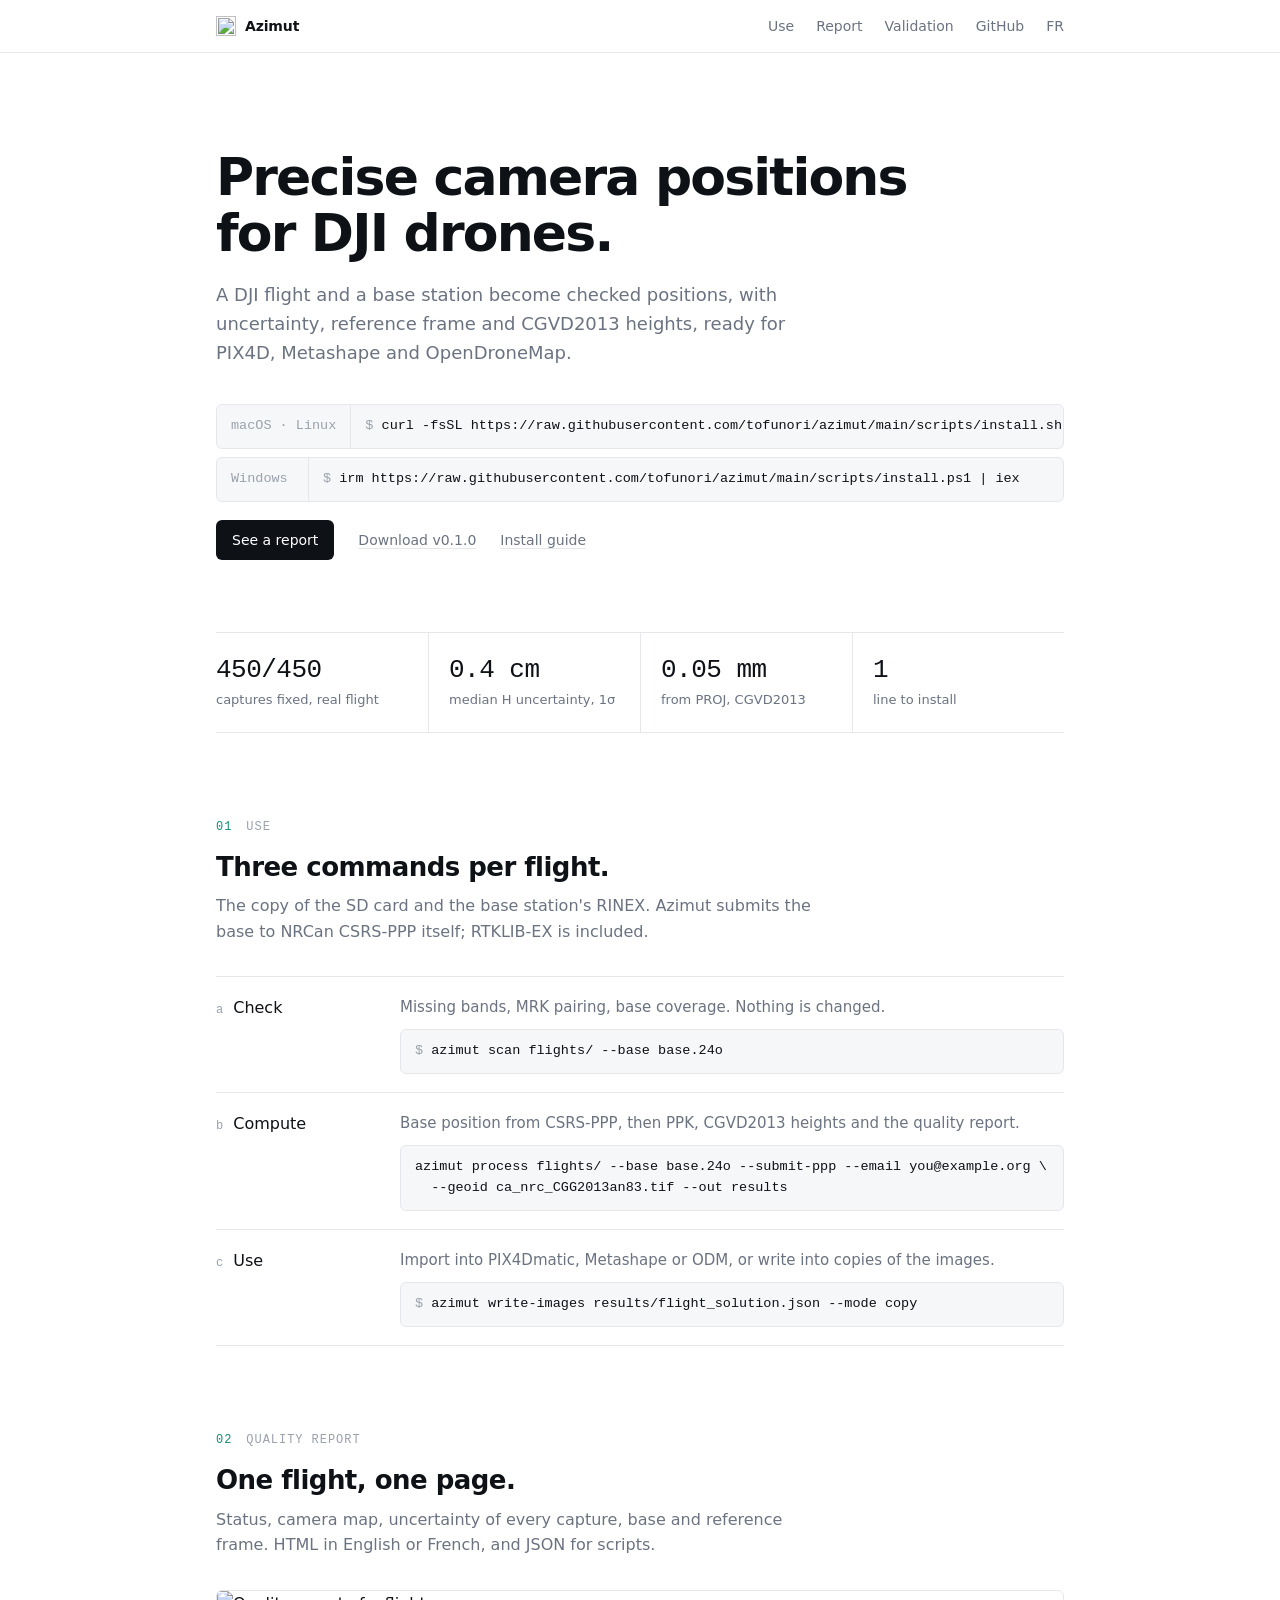
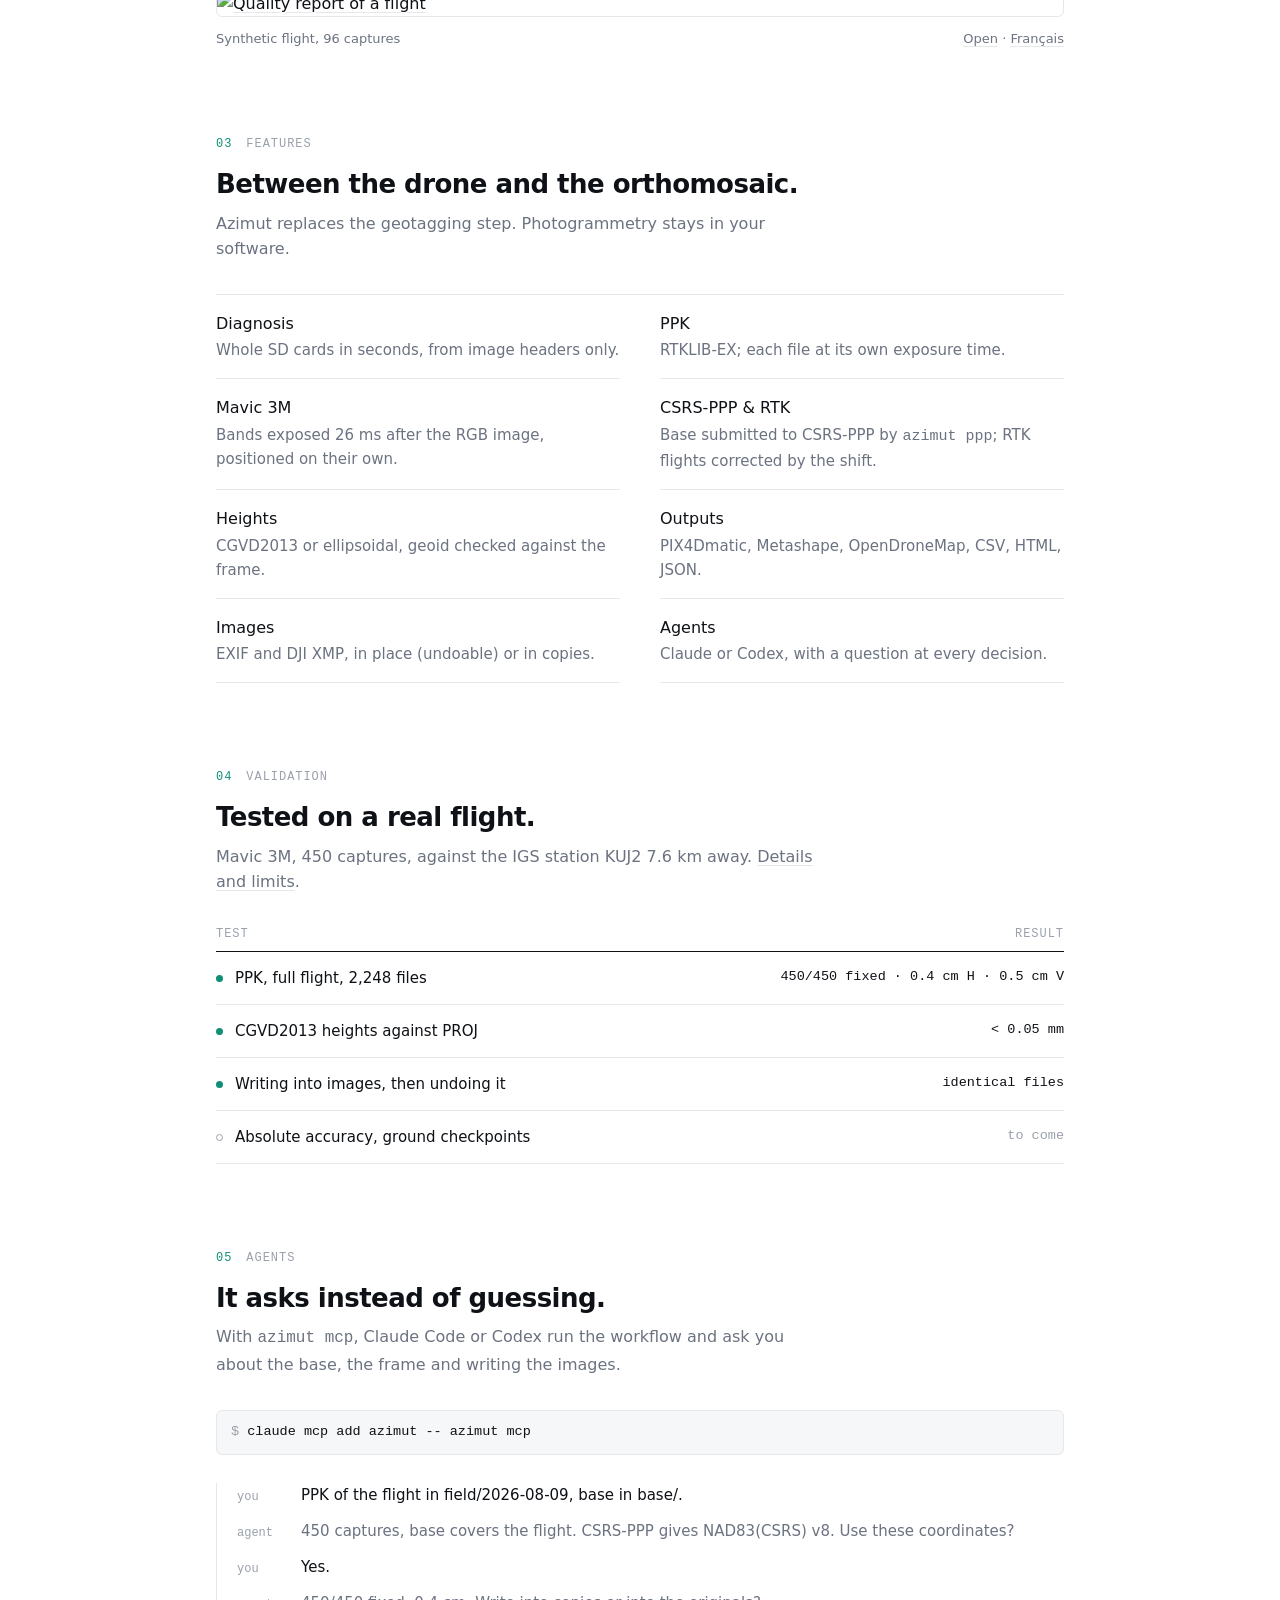
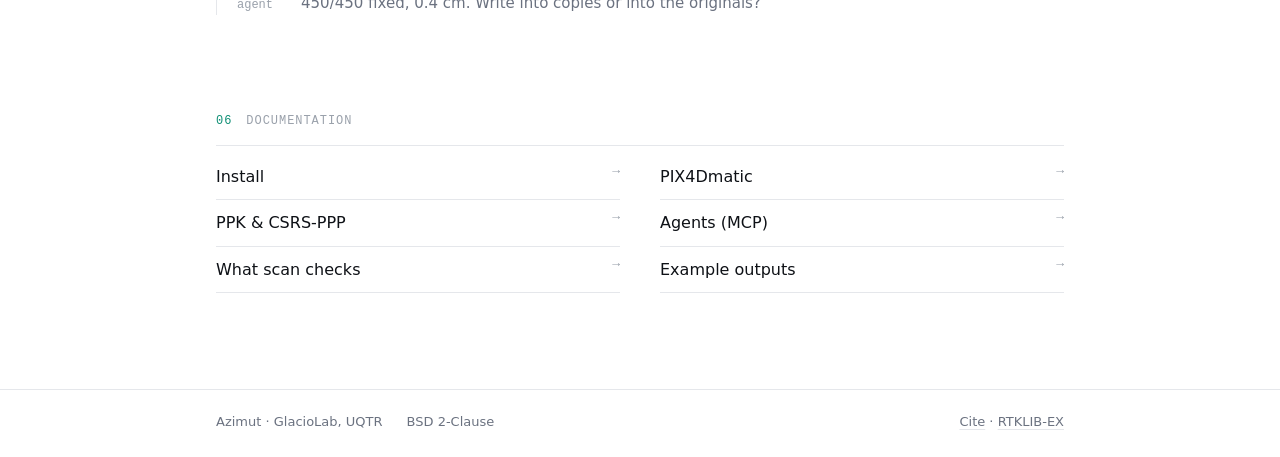
==== commit 901b3628: "Show CSRS-PPP submission on the website The usage step now submits the base with process --submit-pp" ====
--- a/site/en/index.html
+++ b/site/en/index.html
@@ -53,7 +53,7 @@
 <section id="use">
   <p class="label"><b>01</b>Use</p>
   <h2>Three commands per flight.</h2>
-  <p class="lede">The copy of the SD card, the base station's RINEX and, ideally, the CSRS-PPP report for that base. RTKLIB-EX is included.</p>
+  <p class="lede">The copy of the SD card and the base station's RINEX. Azimut submits the base to NRCan CSRS-PPP itself; RTKLIB-EX is included.</p>
   <div class="rows">
     <div class="row">
       <div><span class="num">a</span>Check</div>
@@ -62,8 +62,8 @@
     </div>
     <div class="row">
       <div><span class="num">b</span>Compute</div>
-      <div><p>PPK against the base, CGVD2013 heights, quality report.</p>
-        <div class="cmd block"><code>azimut process flights/ --base base.24o --base-ppp base.sum \
+      <div><p>Base position from CSRS-PPP, then PPK, CGVD2013 heights and the quality report.</p>
+        <div class="cmd block"><code>azimut process flights/ --base base.24o --submit-ppp --email you@example.org \
   --geoid ca_nrc_CGG2013an83.tif --out results</code></div></div>
     </div>
     <div class="row">
@@ -92,7 +92,7 @@
     <div><dt>Diagnosis</dt><dd>Whole SD cards in seconds, from image headers only.</dd></div>
     <div><dt>PPK</dt><dd>RTKLIB-EX; each file at its own exposure time.</dd></div>
     <div><dt>Mavic 3M</dt><dd>Bands exposed 26 ms after the RGB image, positioned on their own.</dd></div>
-    <div><dt>CSRS-PPP &amp; RTK</dt><dd>Base from CSRS-PPP; RTK flights corrected by the shift.</dd></div>
+    <div><dt>CSRS-PPP &amp; RTK</dt><dd>Base submitted to CSRS-PPP by <span class="mono">azimut ppp</span>; RTK flights corrected by the shift.</dd></div>
     <div><dt>Heights</dt><dd>CGVD2013 or ellipsoidal, geoid checked against the frame.</dd></div>
     <div><dt>Outputs</dt><dd>PIX4Dmatic, Metashape, OpenDroneMap, CSV, HTML, JSON.</dd></div>
     <div><dt>Images</dt><dd>EXIF and DJI XMP, in place (undoable) or in copies.</dd></div>
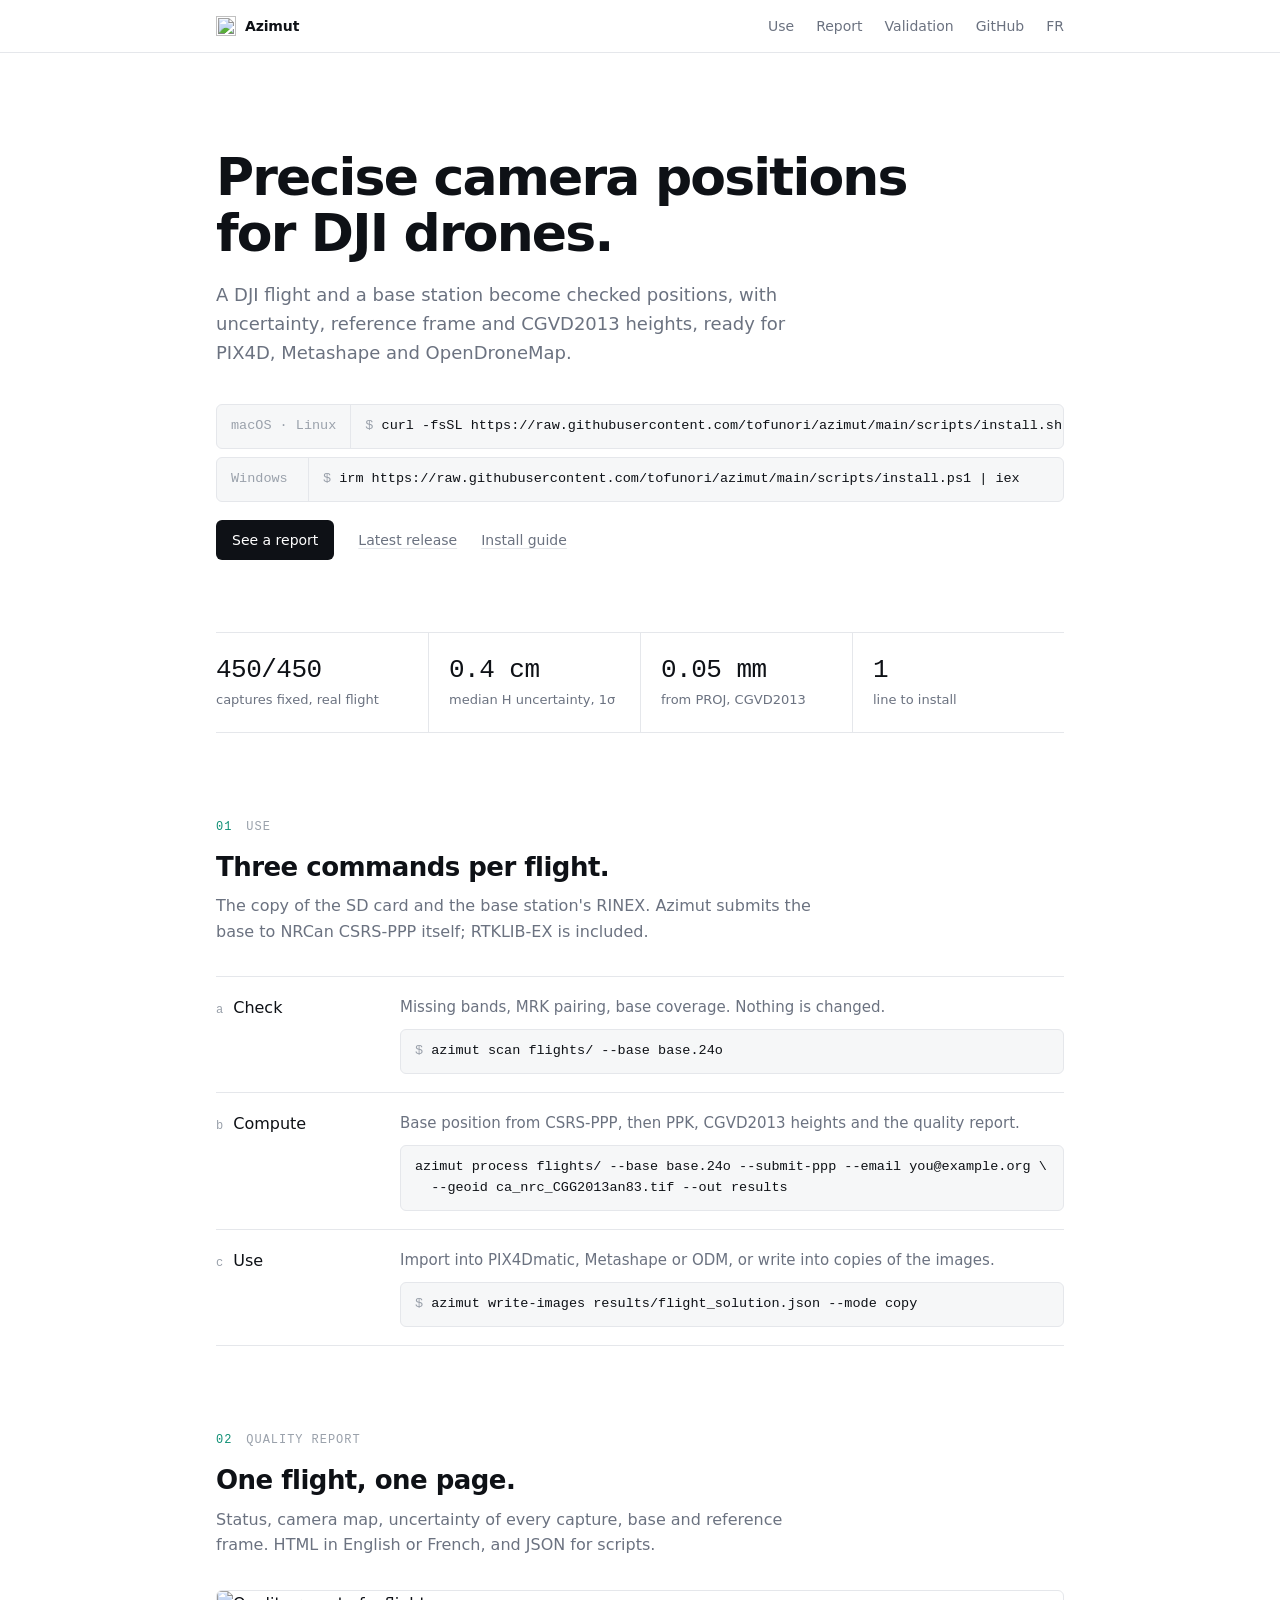
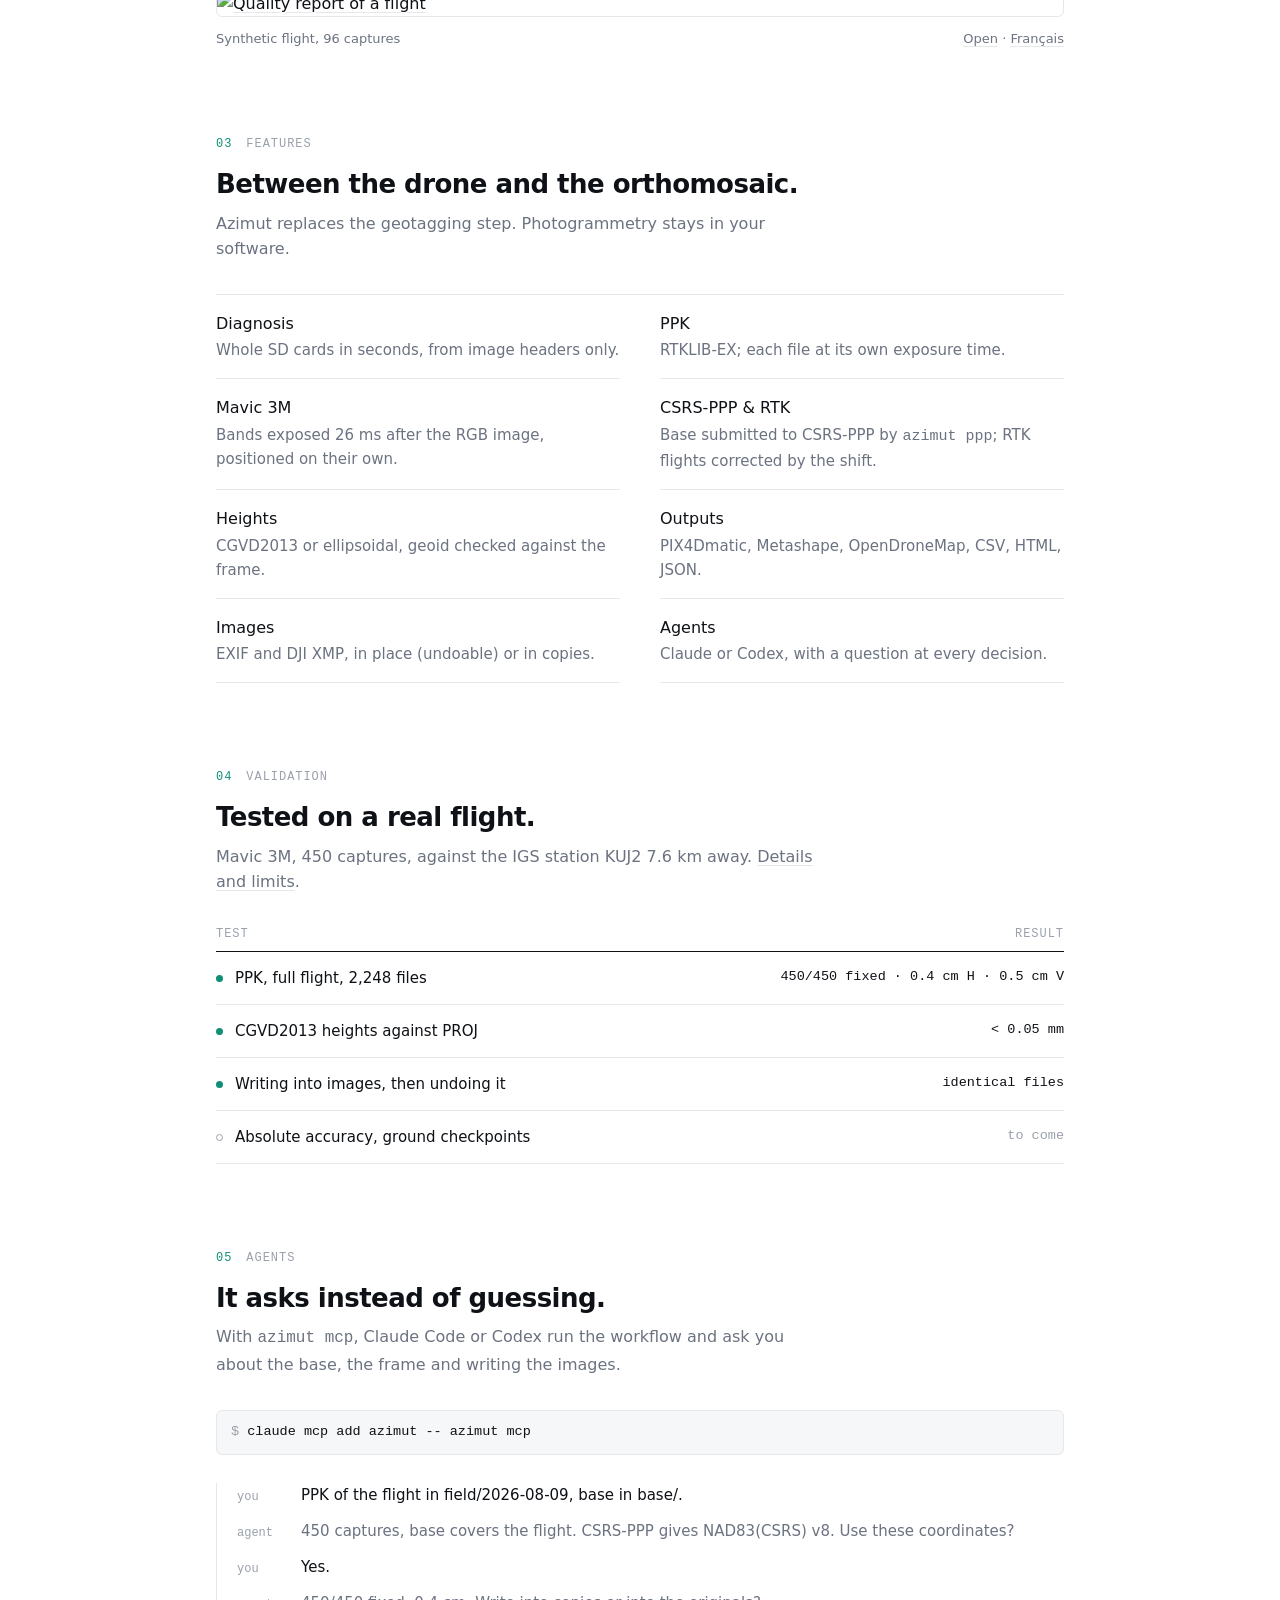
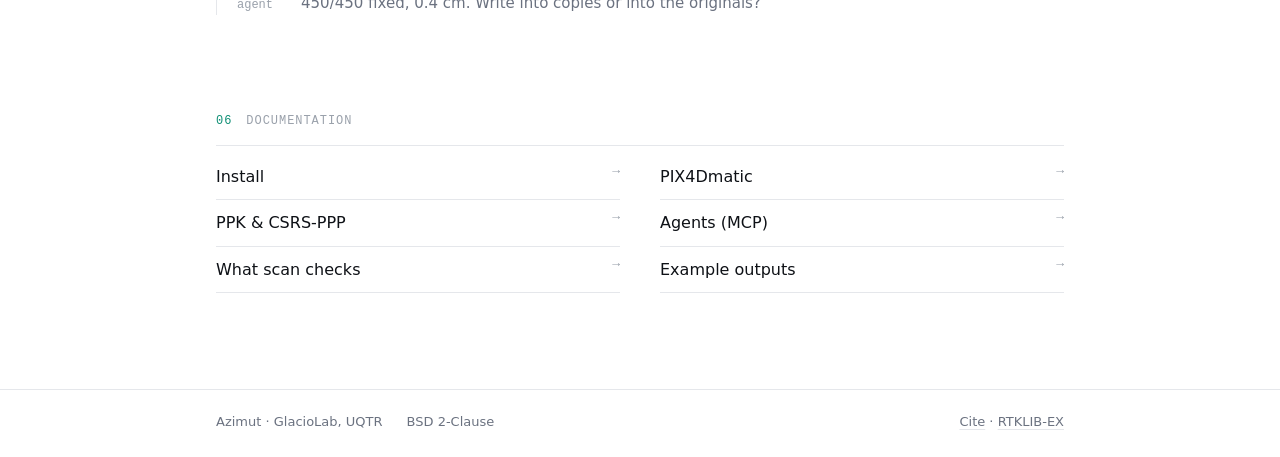
==== commit a02f01bc: "Prepare 0.2.0 Version 0.2.0 in the workspace and CITATION.cff. The changelog gets a 0.2.0 section wi" ====
--- a/site/en/index.html
+++ b/site/en/index.html
@@ -38,7 +38,7 @@
   <div class="cmd"><span class="os">Windows</span><code>irm https://raw.githubusercontent.com/tofunori/azimut/main/scripts/install.ps1 | iex</code></div>
   <div class="cta">
     <a class="primary" href="../exemples/report-en.html">See a report</a>
-    <a class="secondary" href="https://github.com/tofunori/azimut/releases/latest">Download v0.1.0</a>
+    <a class="secondary" href="https://github.com/tofunori/azimut/releases/latest">Latest release</a>
     <a class="secondary" href="https://github.com/tofunori/azimut/blob/main/docs/install.md">Install guide</a>
   </div>
 </div>
